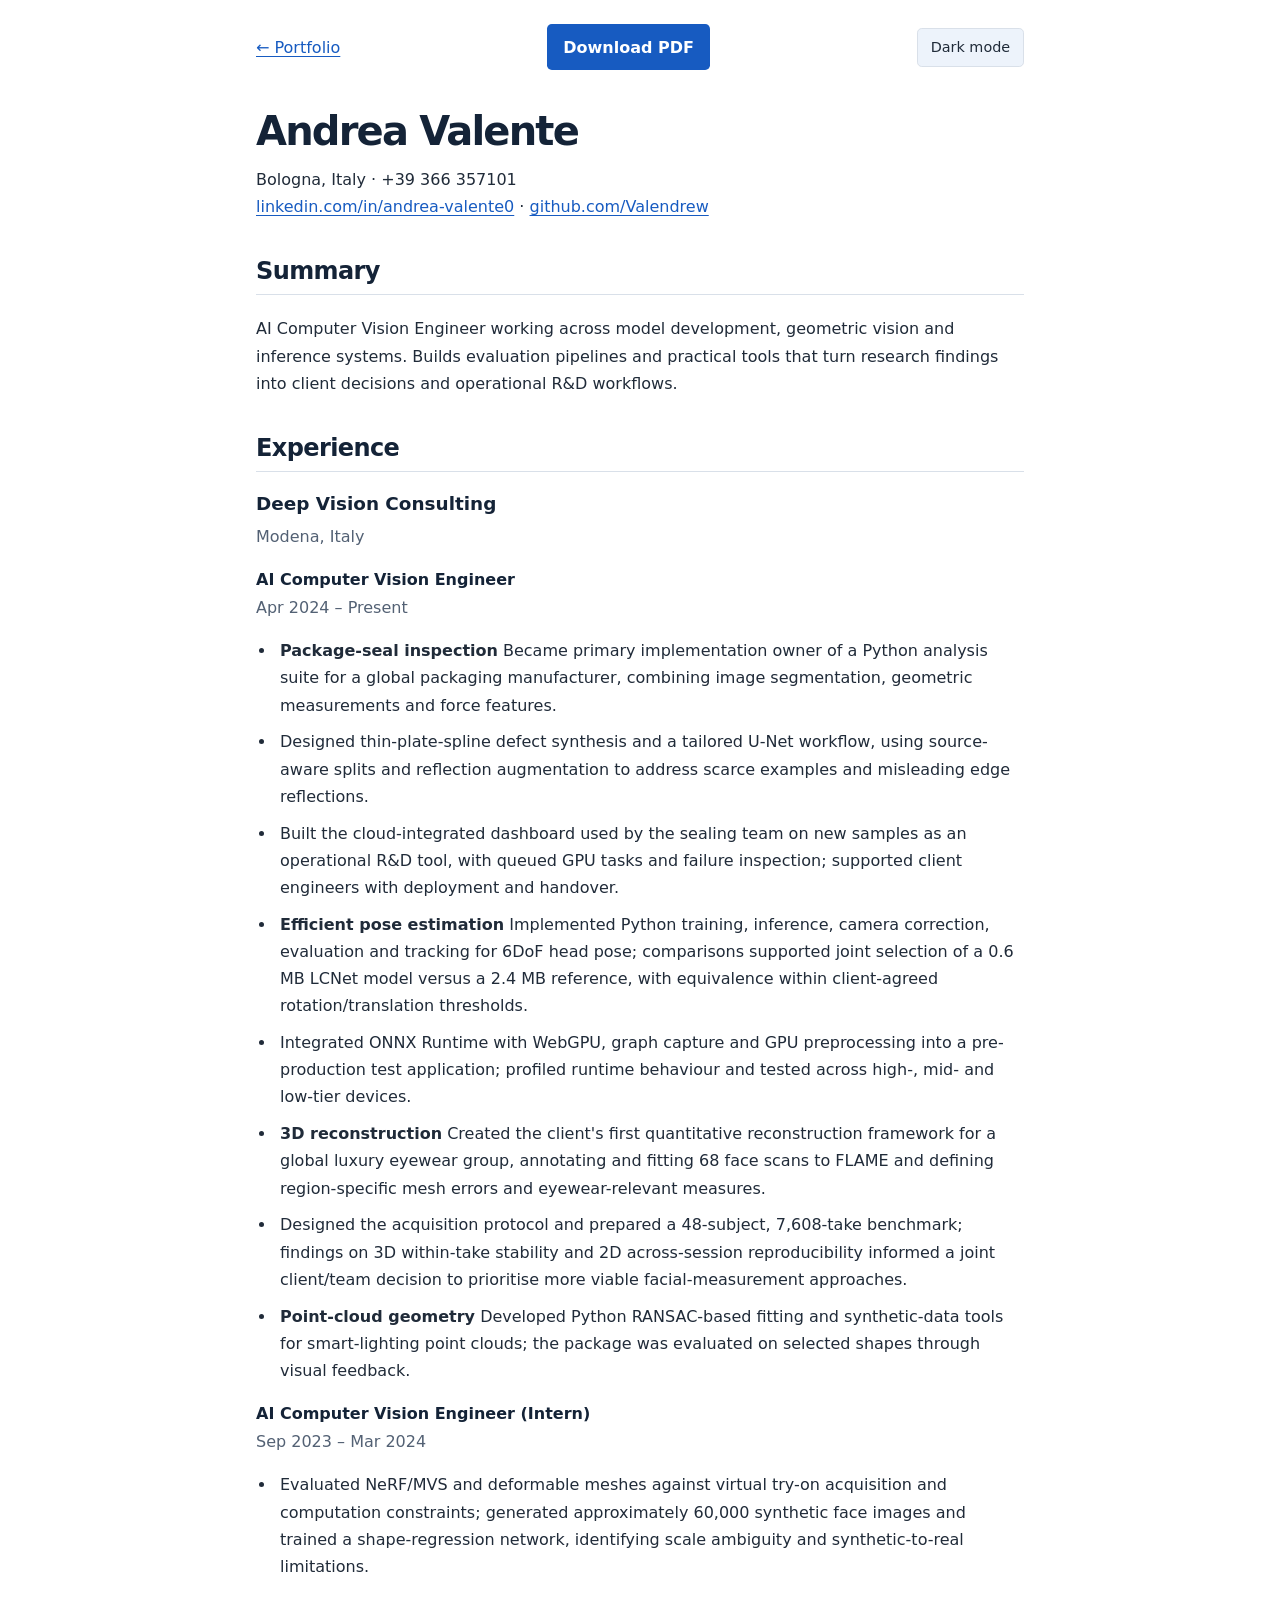
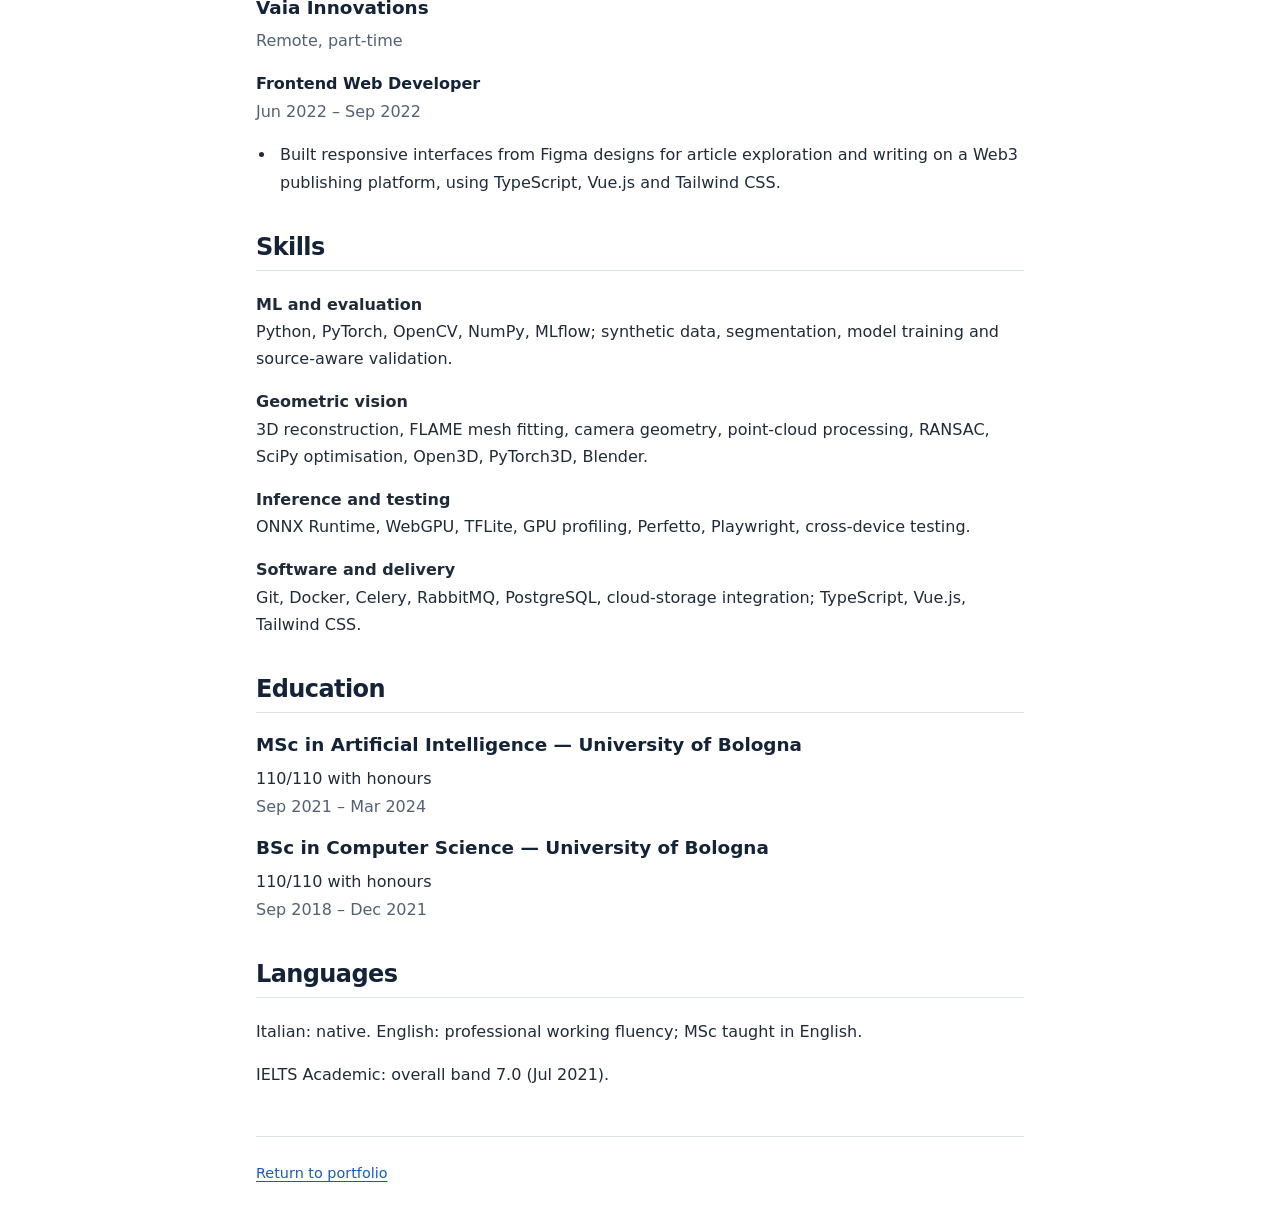
==== cv/index.html @ 4d6c865f "Add clean social preview cards for portfolio and CV" ====
<!doctype html>
<html lang="en"><head><meta charset="utf-8"><meta name="viewport" content="width=device-width, initial-scale=1"><meta name="description" content="Andrea Valente — AI Computer Vision Engineer. Selected public projects, professional experience and CV."><title>Andrea Valente | Curriculum vitae</title><link rel="stylesheet" href="../styles.css"><script src="../theme.js"></script>
<meta property="og:title" content="Andrea Valente | CV">
<meta property="og:description" content="Computer vision and applied ML — experience, education and skills.">
<meta property="og:type" content="website">
<meta property="og:url" content="https://valendrew.github.io/cv/">
<meta property="og:image" content="https://valendrew.github.io/assets/cv-preview.png">
<meta property="og:image:width" content="1200">
<meta property="og:image:height" content="630">
<meta property="og:image:type" content="image/png">
<meta property="og:image:alt" content="Andrea Valente | CV — Computer Vision &amp; Applied ML">
</head>
<body class="cv"><a class="skip" href="#main">Skip to content</a><nav class="toolbar links" aria-label="CV navigation">
<a href="../">← Portfolio</a><a class="button" href="../assets/Andrea-Valente-CV.pdf" download>Download PDF</a><button class="theme-toggle" type="button" aria-pressed="false" hidden>Dark mode</button></nav>
<!-- Content mirrored from the current portfolio CV (cv-v2.tex). Update the canonical source first. -->
<main id="main">
<header>
<h1>Andrea Valente</h1>
<p class="contact">Bologna, Italy · +39 366 357101<br><a href="https://www.linkedin.com/in/andrea-valente0">linkedin.com/in/andrea-valente0</a> · <a href="https://github.com/Valendrew">github.com/Valendrew</a></p>
</header>
<section>
<h2>Summary</h2>
<p>AI Computer Vision Engineer working across model development, geometric vision and inference systems. Builds evaluation pipelines and practical tools that turn research findings into client decisions and operational R&D workflows.</p>
</section>
<section>
<h2>Experience</h2>
<h3>Deep Vision Consulting</h3>
<p class="meta">Modena, Italy</p>
<h4>AI Computer Vision Engineer</h4>
<p class="meta">Apr 2024 – Present</p>
<ul><li><strong>Package-seal inspection</strong> Became primary implementation owner of a Python analysis suite for a global packaging manufacturer, combining image segmentation, geometric measurements and force features.</li>
<li>Designed thin-plate-spline defect synthesis and a tailored U-Net workflow, using source-aware splits and reflection augmentation to address scarce examples and misleading edge reflections.</li>
<li>Built the cloud-integrated dashboard used by the sealing team on new samples as an operational R&D tool, with queued GPU tasks and failure inspection; supported client engineers with deployment and handover.</li>
<li><strong>Efficient pose estimation</strong> Implemented Python training, inference, camera correction, evaluation and tracking for 6DoF head pose; comparisons supported joint selection of a 0.6 MB LCNet model versus a 2.4 MB reference, with equivalence within client-agreed rotation/translation thresholds.</li>
<li>Integrated ONNX Runtime with WebGPU, graph capture and GPU preprocessing into a pre-production test application; profiled runtime behaviour and tested across high-, mid- and low-tier devices.</li>
<li><strong>3D reconstruction</strong> Created the client's first quantitative reconstruction framework for a global luxury eyewear group, annotating and fitting 68 face scans to FLAME and defining region-specific mesh errors and eyewear-relevant measures.</li>
<li>Designed the acquisition protocol and prepared a 48-subject, 7,608-take benchmark; findings on 3D within-take stability and 2D across-session reproducibility informed a joint client/team decision to prioritise more viable facial-measurement approaches.</li>
<li><strong>Point-cloud geometry</strong> Developed Python RANSAC-based fitting and synthetic-data tools for smart-lighting point clouds; the package was evaluated on selected shapes through visual feedback.</li>
</ul>
<h4>AI Computer Vision Engineer (Intern)</h4>
<p class="meta">Sep 2023 – Mar 2024</p>
<ul><li>Evaluated NeRF/MVS and deformable meshes against virtual try-on acquisition and computation constraints; generated approximately 60,000 synthetic face images and trained a shape-regression network, identifying scale ambiguity and synthetic-to-real limitations.</li>
</ul>
<h3>Vaia Innovations</h3>
<p class="meta">Remote, part-time</p>
<h4>Frontend Web Developer</h4>
<p class="meta">Jun 2022 – Sep 2022</p>
<ul><li>Built responsive interfaces from Figma designs for article exploration and writing on a Web3 publishing platform, using TypeScript, Vue.js and Tailwind CSS.</li>
</ul>
</section>
<section>
<h2>Skills</h2>
<dl><dt>ML and evaluation</dt><dd>Python, PyTorch, OpenCV, NumPy, MLflow; synthetic data, segmentation, model training and source-aware validation.</dd>
</dl>
<dl><dt>Geometric vision</dt><dd>3D reconstruction, FLAME mesh fitting, camera geometry, point-cloud processing, RANSAC, SciPy optimisation, Open3D, PyTorch3D, Blender.</dd>
</dl>
<dl><dt>Inference and testing</dt><dd>ONNX Runtime, WebGPU, TFLite, GPU profiling, Perfetto, Playwright, cross-device testing.</dd>
</dl>
<dl><dt>Software and delivery</dt><dd>Git, Docker, Celery, RabbitMQ, PostgreSQL, cloud-storage integration; TypeScript, Vue.js, Tailwind CSS.</dd>
</dl>
</section>
<section>
<h2>Education</h2>
<h3>MSc in Artificial Intelligence — University of Bologna</h3>
<p>110/110 with honours<br><span class="meta">Sep 2021 – Mar 2024</span></p>
<h3>BSc in Computer Science — University of Bologna</h3>
<p>110/110 with honours<br><span class="meta">Sep 2018 – Dec 2021</span></p>
</section>
<section>
<h2>Languages</h2>
<p>Italian: native. English: professional working fluency; MSc taught in English.</p>
<p>IELTS Academic: overall band 7.0 (Jul 2021).</p>
</section>
</main>
<footer>
<a href="../">Return to portfolio</a></footer>
</body></html>
---- styles.css ----
*{box-sizing:border-box}
html{color-scheme:light;--bg:#fff;--text:#202b39;--heading:#142337;--muted:#536174;--link:#175bc1;--hover:#103d82;--border:#d9e0e9;--tag:#edf3fb;--button-text:#fff}
@media(prefers-color-scheme:dark){html:not([data-theme="light"]){color-scheme:dark;--bg:#111923;--text:#dce4ef;--heading:#f0f5fc;--muted:#a9b7ca;--link:#8bbcff;--hover:#b9d6ff;--border:#354458;--tag:#202f42;--button-text:#111923}}
html[data-theme="dark"]{color-scheme:dark;--bg:#111923;--text:#dce4ef;--heading:#f0f5fc;--muted:#a9b7ca;--link:#8bbcff;--hover:#b9d6ff;--border:#354458;--tag:#202f42;--button-text:#111923}
body{margin:0;
  background:var(--bg);
  color:var(--text);
  font:1rem/1.7 system-ui,-apple-system,BlinkMacSystemFont,"Segoe UI",sans-serif}
main,footer,.toolbar{width:min(100% - 3rem,48rem);
  margin-inline:auto}
main{padding-block:4rem 2rem}
a{color:var(--link);
  text-underline-offset:.2em}
a:hover{color:var(--hover)}
a:focus-visible{outline:3px solid var(--link);
  outline-offset:5px;
  border-radius:2px}
h1,h2,h3,h4{color:var(--heading);
  line-height:1.25}
h1{font-size:clamp(2.2rem,6vw,3.25rem);
  letter-spacing:-.045em;
  margin:.25rem 0 .5rem}
h2{font-size:1.5rem;
  margin:0 0 1.25rem;
  letter-spacing:-.025em}
h3{font-size:1.15rem;
  margin:0 0 .5rem}
h4{font-size:1rem;
  margin:1.25rem 0 .25rem}
p{margin:.6rem 0 1rem}
.eyebrow,.meta{color:var(--muted)}
.eyebrow{font-size:.9rem;
  font-weight:600;
  letter-spacing:.08em;
  text-transform:uppercase}
.role{font-size:1.3rem;
  margin:0 0 1.25rem}
.intro{font-size:1.1rem;
  max-width:43rem}
.links{display:flex;
  gap:.75rem 1.5rem;
  flex-wrap:wrap;
  align-items:center}
.button{display:inline-block;
  background:var(--link);
  color:var(--button-text);
  text-decoration:none;
  padding:.6rem 1rem;
  border-radius:.3rem;
  font-weight:600}
.button:hover{background:var(--hover);
  color:var(--button-text)}
section{margin-top:3rem}
.project{border-top:1px solid var(--border);
  padding:1.5rem 0}
.project p{margin-bottom:.75rem}
.project .meta{font-size:.9rem;
  margin:0 0 .4rem}
footer{border-top:1px solid var(--border);
  padding-block:1.5rem 2.5rem;
  color:var(--muted);
  font-size:.9rem}
.skip{position:absolute;
  top:-5rem;
  left:1rem;
  background:var(--bg);
  padding:.5rem;
  z-index:1}
.skip:focus{top:1rem}
.toolbar{padding-top:1.5rem;
  justify-content:space-between}
.cv main{padding-top:2rem}
.cv h1{font-size:2.5rem}
.cv section{margin-top:2.25rem}
.cv h2{border-bottom:1px solid var(--border);
  padding-bottom:.5rem}
.cv li{padding-left:.25rem;
  margin-bottom:.6rem}
.cv ul{padding-left:1.25rem}
.cv dt{font-weight:700;
  margin-top:1rem}
.cv dd{margin:0}
.cv .meta{margin:.25rem 0}
.contact a{overflow-wrap:anywhere}
@media(max-width:480px){main,footer,.toolbar{width:calc(100% - 2rem)}
main{padding-top:2.5rem}
.toolbar{align-items:flex-start}
.role{font-size:1.15rem}
}
@media print{@page{margin:16mm}
body{font-size:10pt;
  line-height:1.45;
  color:#000}
main,.cv main,footer{width:100%;
  padding:0}
.toolbar,.skip,footer{display:none}
a{color:inherit;
  text-decoration:none}
h1,h2,h3,h4,dt{break-after:avoid}
li,.project{break-inside:avoid}
.cv section{margin-top:1.25rem}
.cv h1{font-size:24pt}
h2{font-size:15pt}
h3{font-size:12pt}
}


@media print{.cv h4 + .meta{break-after:avoid}}

.tags{display:flex;flex-wrap:wrap;gap:.5rem;list-style:none;padding:0;margin:.75rem 0 1rem}
.tags li{font-size:.875rem;line-height:1.5;background:var(--tag);color:var(--text);border:1px solid var(--border);border-radius:.3rem;padding:.2rem .6rem}
.theme-toolbar{display:flex;justify-content:flex-end}
.theme-toggle{font:inherit;font-size:.9rem;cursor:pointer;color:var(--text);background:var(--tag);border:1px solid var(--border);border-radius:.3rem;padding:.4rem .8rem}
.theme-toggle:focus-visible{outline:3px solid var(--link);outline-offset:4px}
.theme-toggle:hover{border-color:var(--link)}
.theme-toggle[hidden]{display:none}
@media print{html,html[data-theme],html:not([data-theme="light"]){color-scheme:light;--bg:#fff;--text:#000;--heading:#000;--muted:#333;--link:#000;--border:#ccc;--tag:#fff}body{background:#fff}h1,h2,h3,h4,.meta,.eyebrow,.tags li{color:#000}.tags li{background:#fff}.theme-toggle,.theme-toolbar{display:none}}
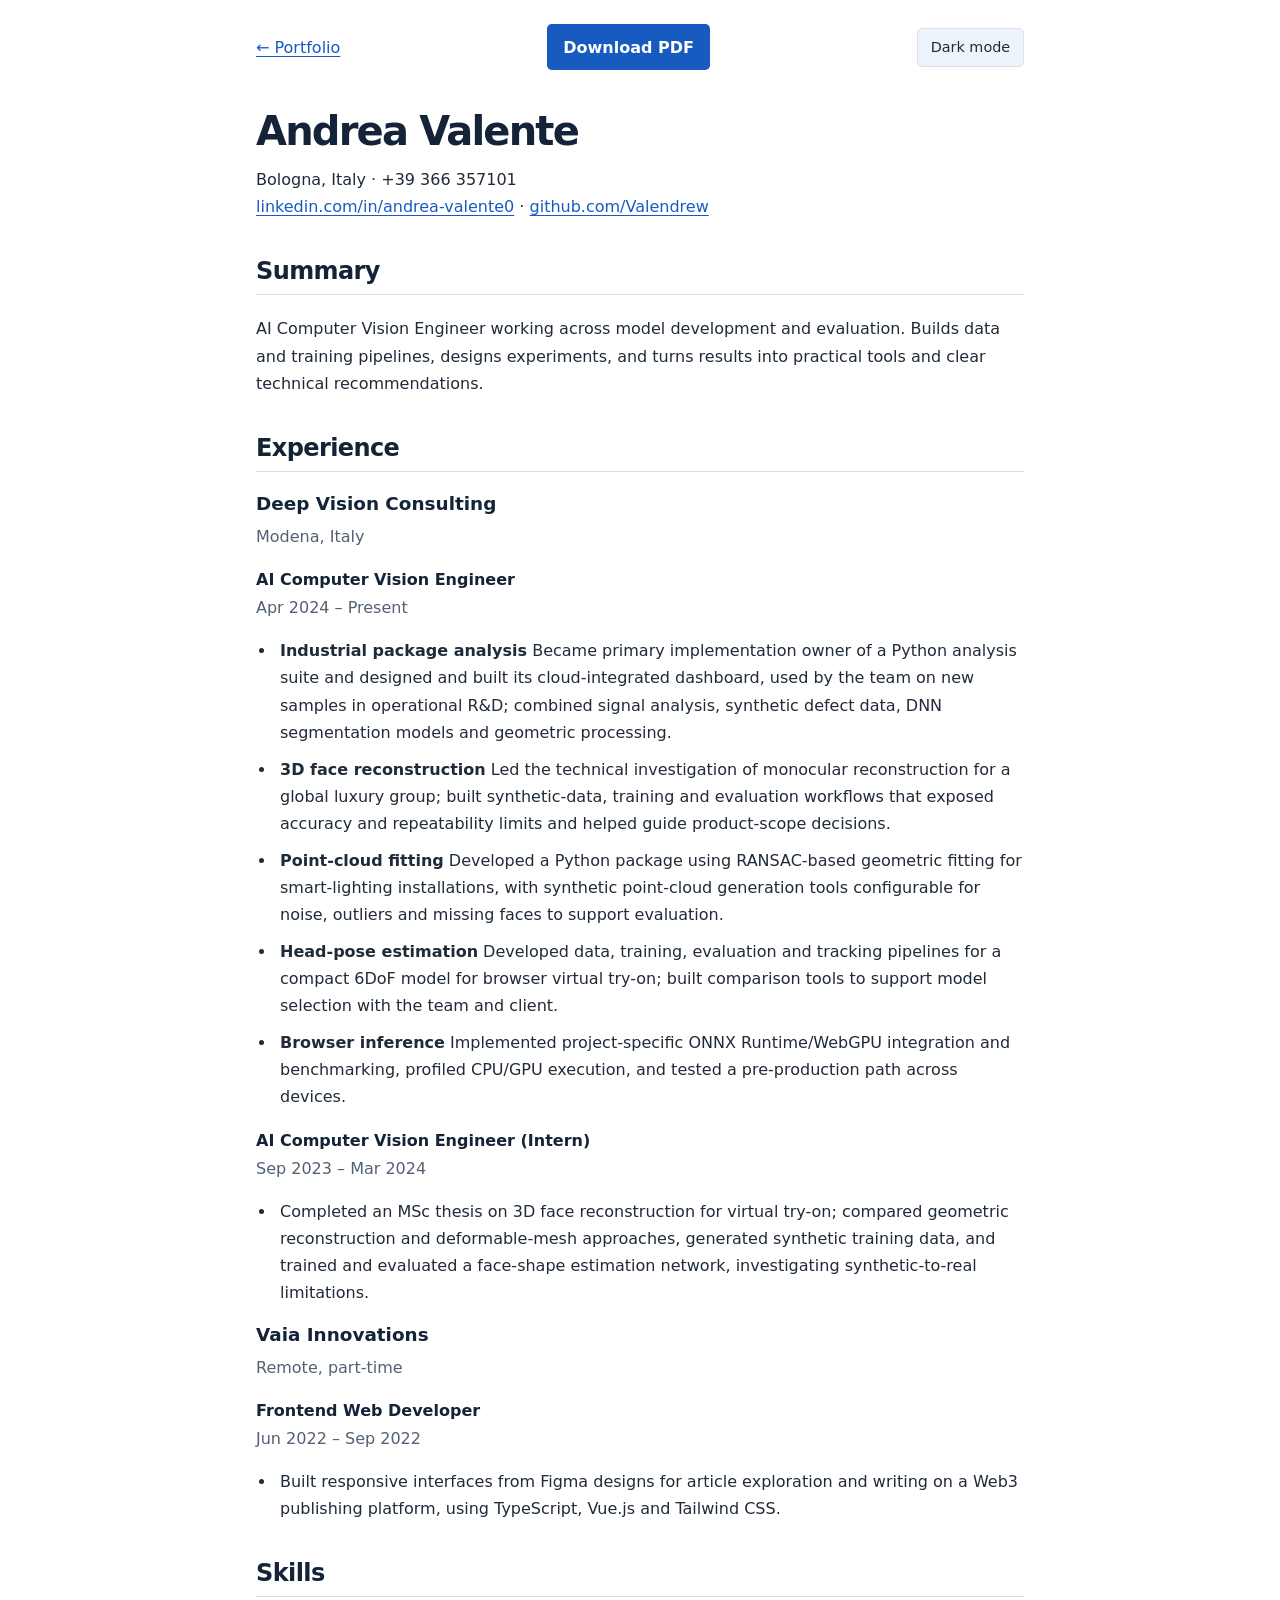
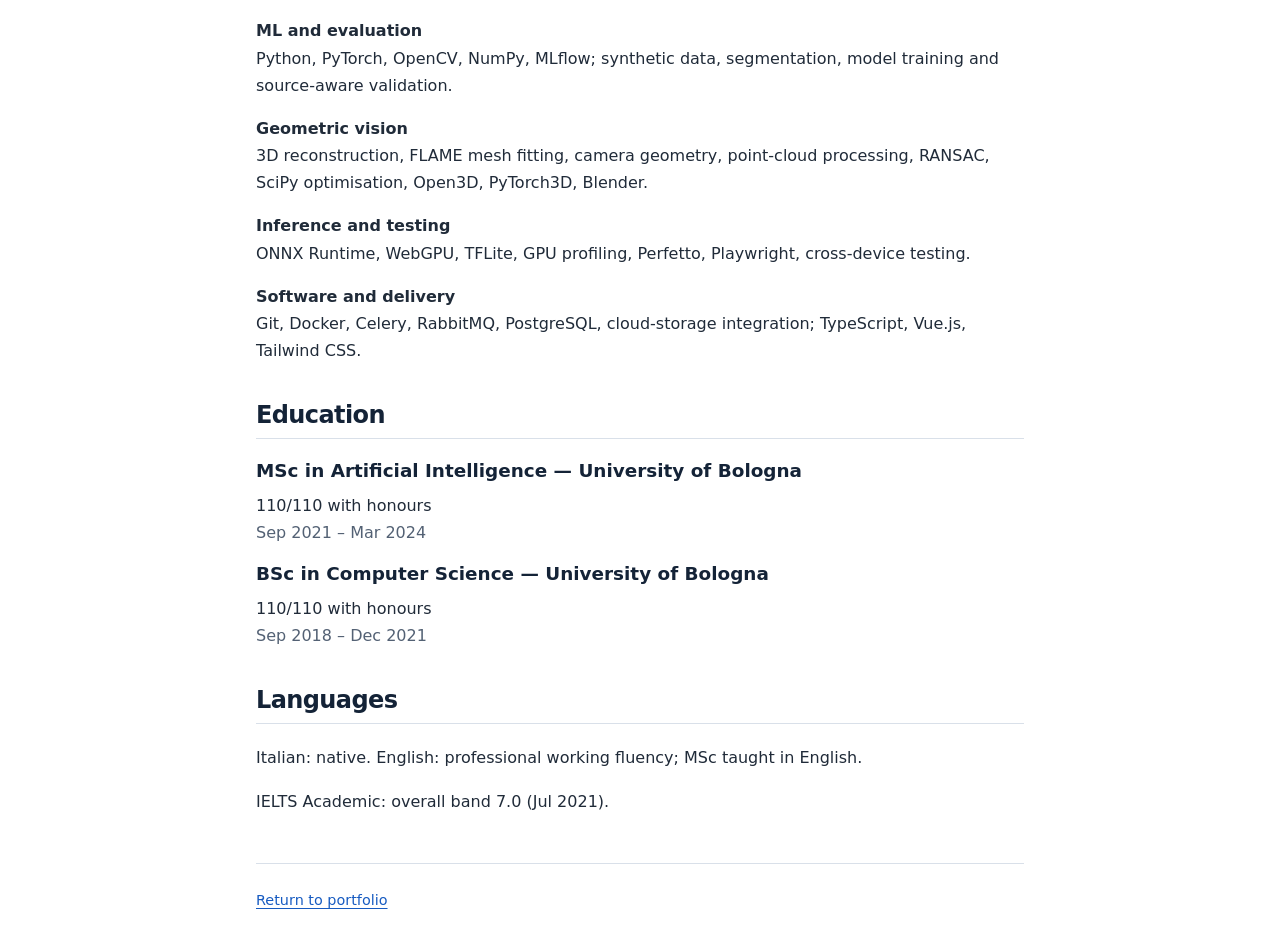
==== commit bfc1da23: "updated cv" ====
--- a/cv/index.html
+++ b/cv/index.html
@@ -12,7 +12,7 @@
 </head>
 <body class="cv"><a class="skip" href="#main">Skip to content</a><nav class="toolbar links" aria-label="CV navigation">
 <a href="../">← Portfolio</a><a class="button" href="../assets/Andrea-Valente-CV.pdf" download>Download PDF</a><button class="theme-toggle" type="button" aria-pressed="false" hidden>Dark mode</button></nav>
-<!-- Content mirrored from the current portfolio CV (cv-v2.tex). Update the canonical source first. -->
+<!-- Content mirrored from the current portfolio CV (cv-v3.tex). Update the canonical source first. -->
 <main id="main">
 <header>
 <h1>Andrea Valente</h1>
@@ -20,7 +20,7 @@
 </header>
 <section>
 <h2>Summary</h2>
-<p>AI Computer Vision Engineer working across model development, geometric vision and inference systems. Builds evaluation pipelines and practical tools that turn research findings into client decisions and operational R&D workflows.</p>
+<p>AI Computer Vision Engineer working across model development and evaluation. Builds data and training pipelines, designs experiments, and turns results into practical tools and clear technical recommendations.</p>
 </section>
 <section>
 <h2>Experience</h2>
@@ -28,18 +28,15 @@
 <p class="meta">Modena, Italy</p>
 <h4>AI Computer Vision Engineer</h4>
 <p class="meta">Apr 2024 – Present</p>
-<ul><li><strong>Package-seal inspection</strong> Became primary implementation owner of a Python analysis suite for a global packaging manufacturer, combining image segmentation, geometric measurements and force features.</li>
-<li>Designed thin-plate-spline defect synthesis and a tailored U-Net workflow, using source-aware splits and reflection augmentation to address scarce examples and misleading edge reflections.</li>
-<li>Built the cloud-integrated dashboard used by the sealing team on new samples as an operational R&D tool, with queued GPU tasks and failure inspection; supported client engineers with deployment and handover.</li>
-<li><strong>Efficient pose estimation</strong> Implemented Python training, inference, camera correction, evaluation and tracking for 6DoF head pose; comparisons supported joint selection of a 0.6 MB LCNet model versus a 2.4 MB reference, with equivalence within client-agreed rotation/translation thresholds.</li>
-<li>Integrated ONNX Runtime with WebGPU, graph capture and GPU preprocessing into a pre-production test application; profiled runtime behaviour and tested across high-, mid- and low-tier devices.</li>
-<li><strong>3D reconstruction</strong> Created the client's first quantitative reconstruction framework for a global luxury eyewear group, annotating and fitting 68 face scans to FLAME and defining region-specific mesh errors and eyewear-relevant measures.</li>
-<li>Designed the acquisition protocol and prepared a 48-subject, 7,608-take benchmark; findings on 3D within-take stability and 2D across-session reproducibility informed a joint client/team decision to prioritise more viable facial-measurement approaches.</li>
-<li><strong>Point-cloud geometry</strong> Developed Python RANSAC-based fitting and synthetic-data tools for smart-lighting point clouds; the package was evaluated on selected shapes through visual feedback.</li>
+<ul><li><strong>Industrial package analysis</strong> Became primary implementation owner of a Python analysis suite and designed and built its cloud-integrated dashboard, used by the team on new samples in operational R&amp;D; combined signal analysis, synthetic defect data, DNN segmentation models and geometric processing.</li>
+<li><strong>3D face reconstruction</strong> Led the technical investigation of monocular reconstruction for a global luxury group; built synthetic-data, training and evaluation workflows that exposed accuracy and repeatability limits and helped guide product-scope decisions.</li>
+<li><strong>Point-cloud fitting</strong> Developed a Python package using RANSAC-based geometric fitting for smart-lighting installations, with synthetic point-cloud generation tools configurable for noise, outliers and missing faces to support evaluation.</li>
+<li><strong>Head-pose estimation</strong> Developed data, training, evaluation and tracking pipelines for a compact 6DoF model for browser virtual try-on; built comparison tools to support model selection with the team and client.</li>
+<li><strong>Browser inference</strong> Implemented project-specific ONNX Runtime/WebGPU integration and benchmarking, profiled CPU/GPU execution, and tested a pre-production path across devices.</li>
 </ul>
 <h4>AI Computer Vision Engineer (Intern)</h4>
 <p class="meta">Sep 2023 – Mar 2024</p>
-<ul><li>Evaluated NeRF/MVS and deformable meshes against virtual try-on acquisition and computation constraints; generated approximately 60,000 synthetic face images and trained a shape-regression network, identifying scale ambiguity and synthetic-to-real limitations.</li>
+<ul><li>Completed an MSc thesis on 3D face reconstruction for virtual try-on; compared geometric reconstruction and deformable-mesh approaches, generated synthetic training data, and trained and evaluated a face-shape estimation network, investigating synthetic-to-real limitations.</li>
 </ul>
 <h3>Vaia Innovations</h3>
 <p class="meta">Remote, part-time</p>
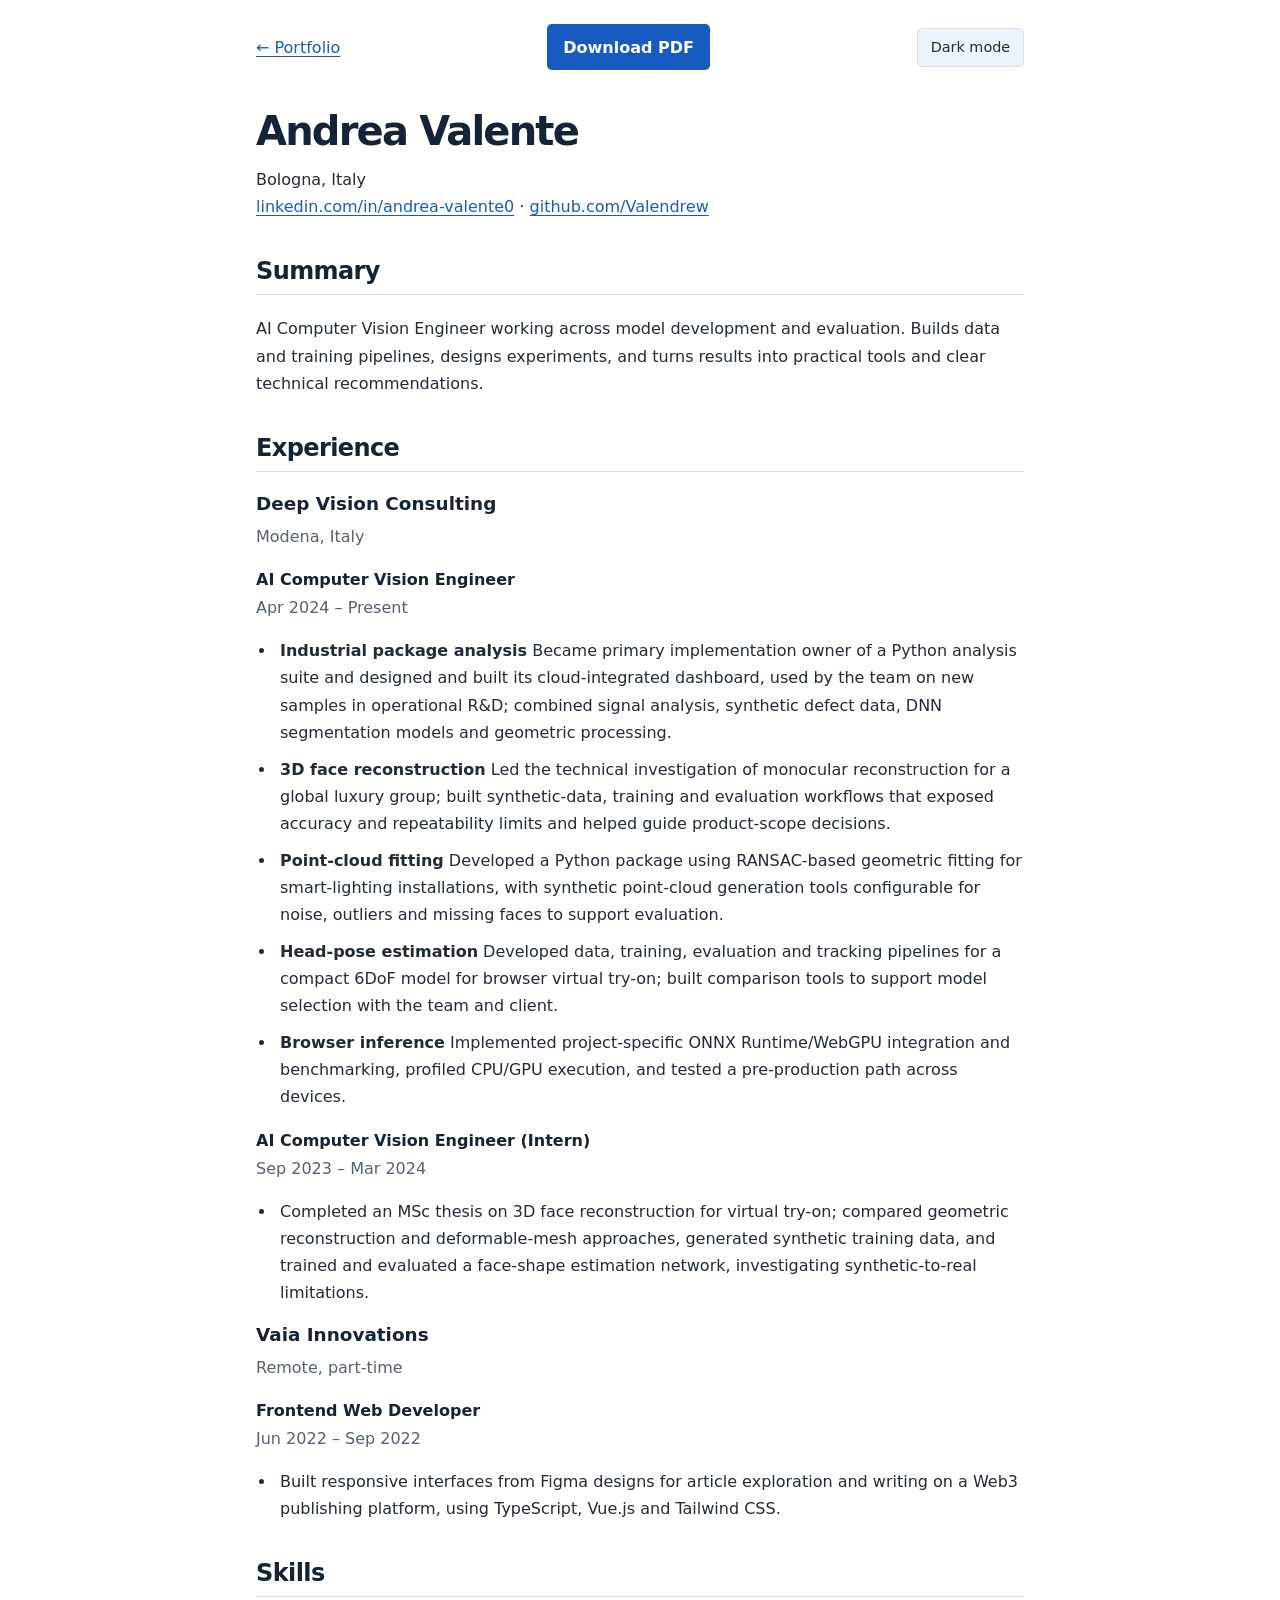
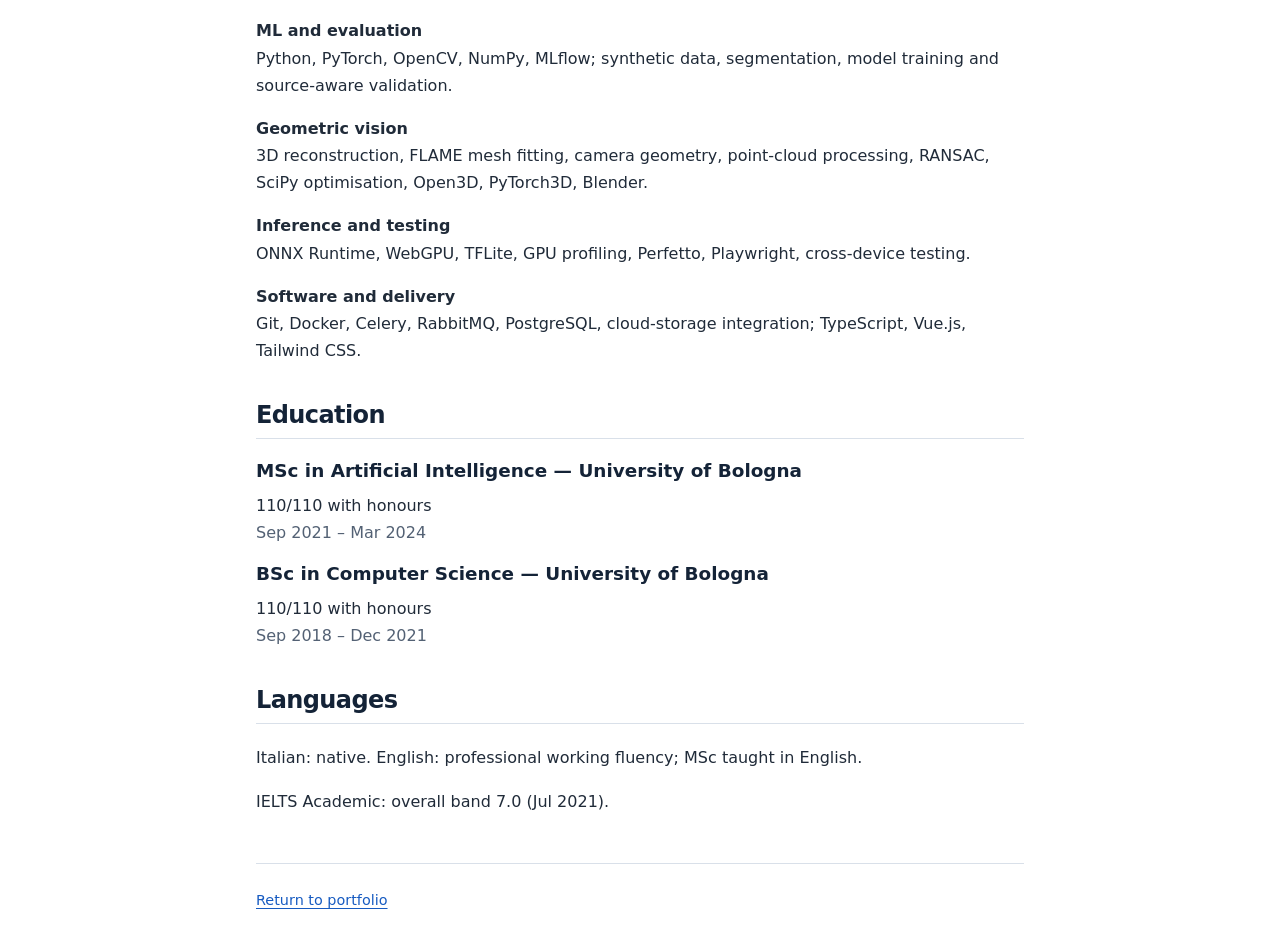
==== commit edd59249: "remove unnecessary info" ====
--- a/cv/index.html
+++ b/cv/index.html
@@ -12,11 +12,11 @@
 </head>
 <body class="cv"><a class="skip" href="#main">Skip to content</a><nav class="toolbar links" aria-label="CV navigation">
 <a href="../">← Portfolio</a><a class="button" href="../assets/Andrea-Valente-CV.pdf" download>Download PDF</a><button class="theme-toggle" type="button" aria-pressed="false" hidden>Dark mode</button></nav>
-<!-- Content mirrored from the current portfolio CV (cv-v3.tex). Update the canonical source first. -->
+<!-- Content mirrored from the current portfolio CV (cv-v4.tex). Update the canonical source first. -->
 <main id="main">
 <header>
 <h1>Andrea Valente</h1>
-<p class="contact">Bologna, Italy · +39 366 357101<br><a href="https://www.linkedin.com/in/andrea-valente0">linkedin.com/in/andrea-valente0</a> · <a href="https://github.com/Valendrew">github.com/Valendrew</a></p>
+<p class="contact">Bologna, Italy<br><a href="https://www.linkedin.com/in/andrea-valente0">linkedin.com/in/andrea-valente0</a> · <a href="https://github.com/Valendrew">github.com/Valendrew</a></p>
 </header>
 <section>
 <h2>Summary</h2>
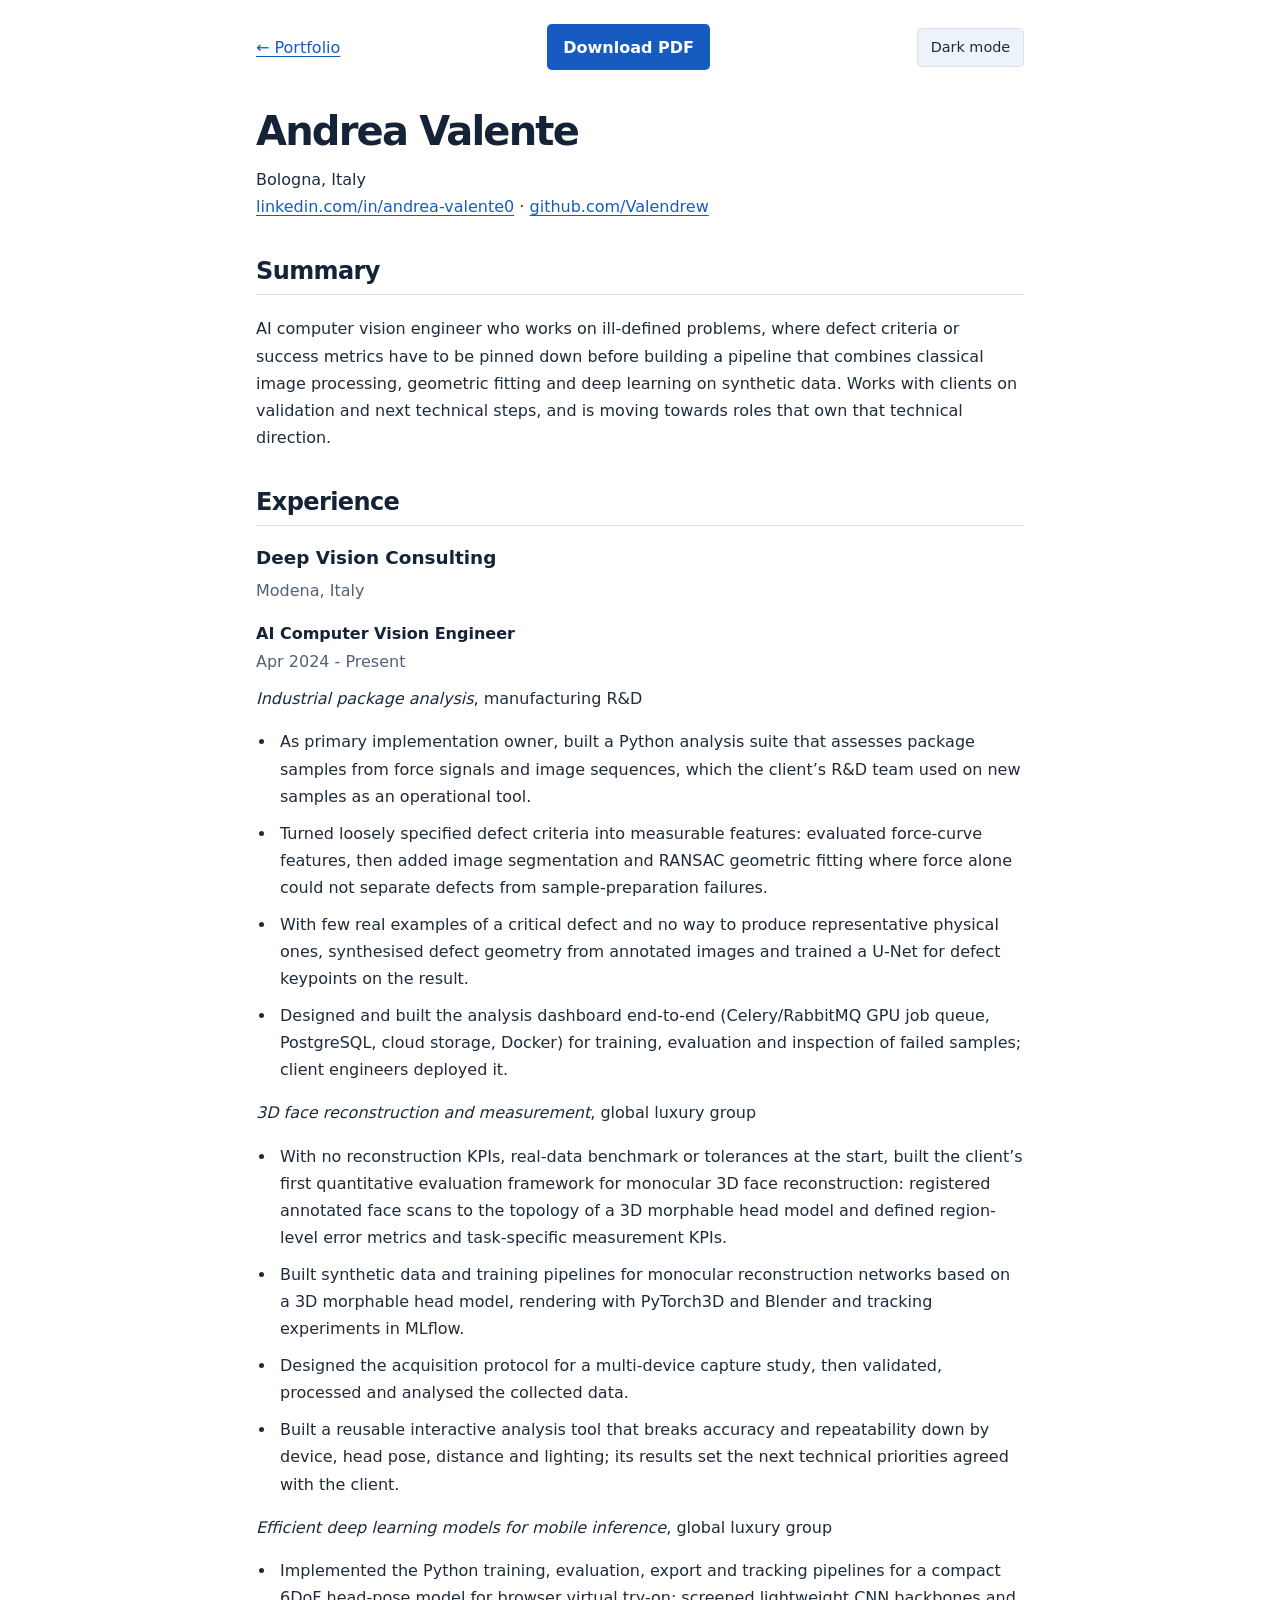
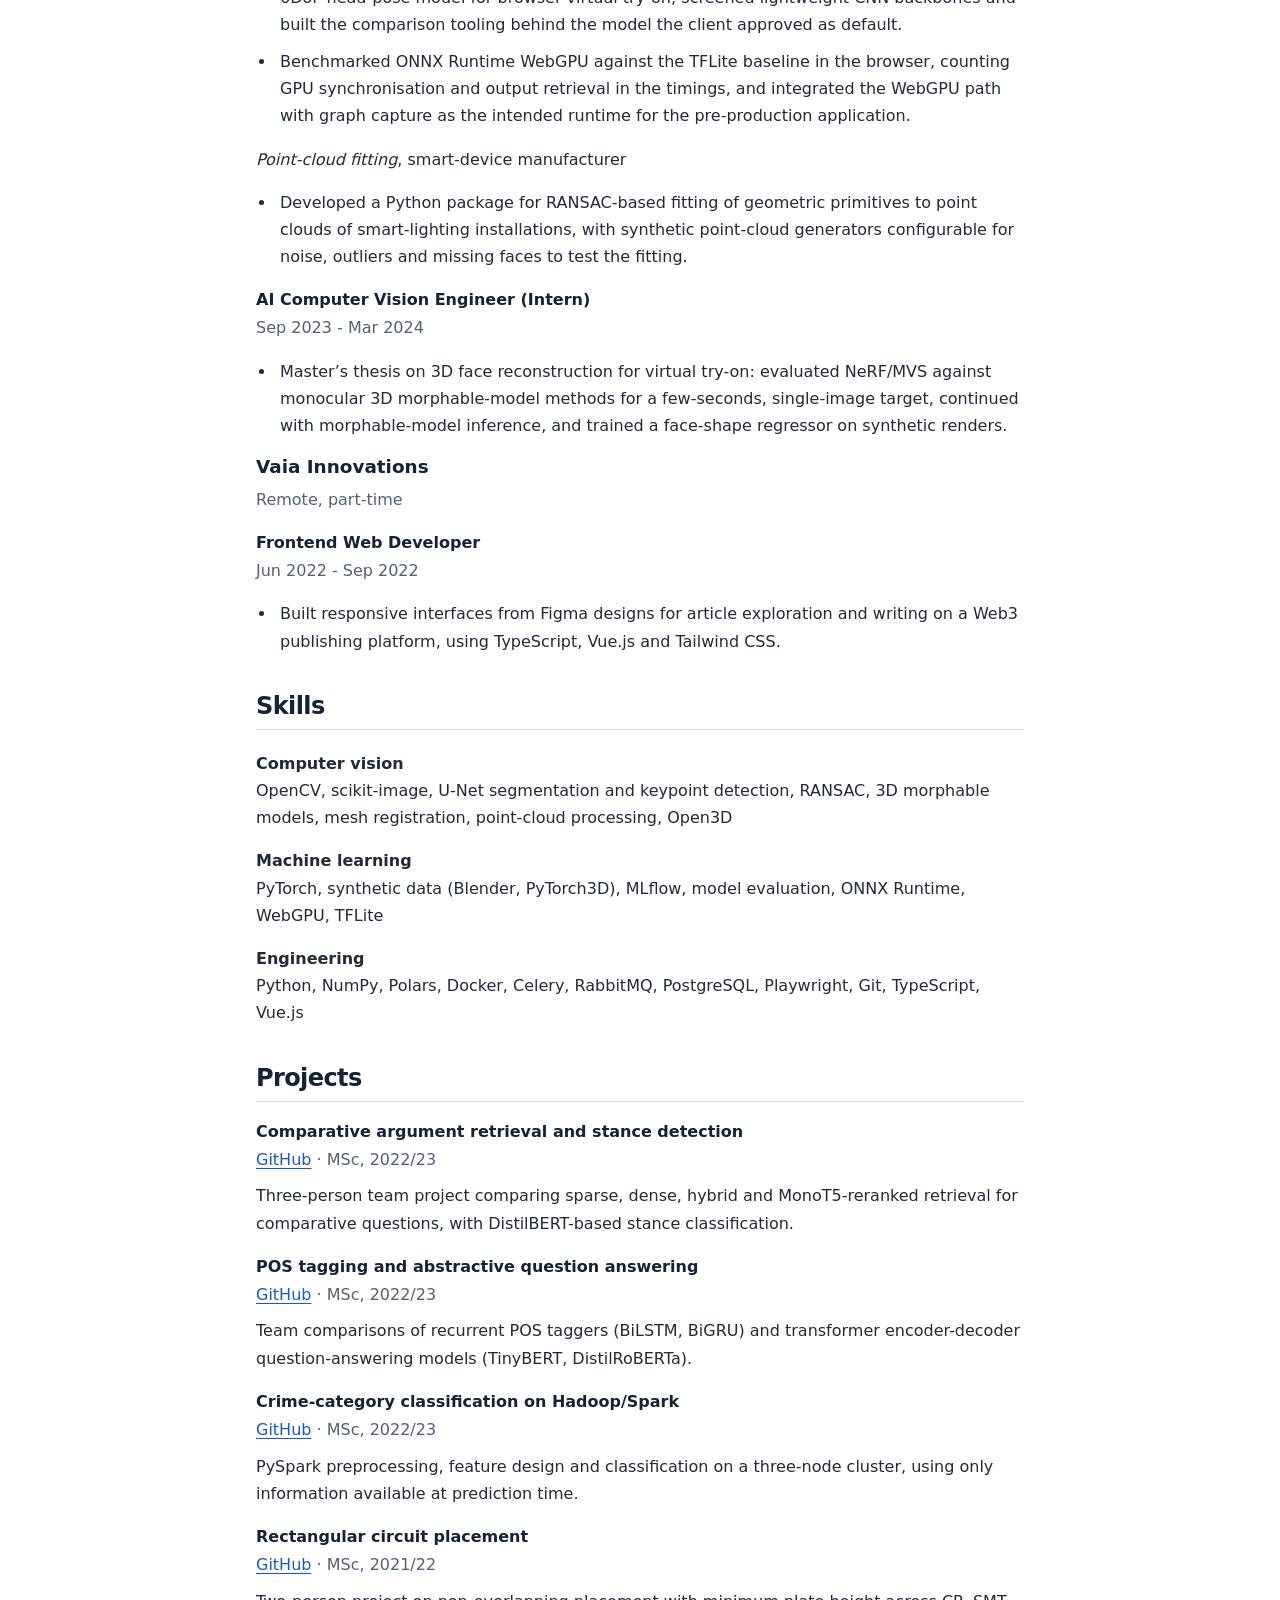
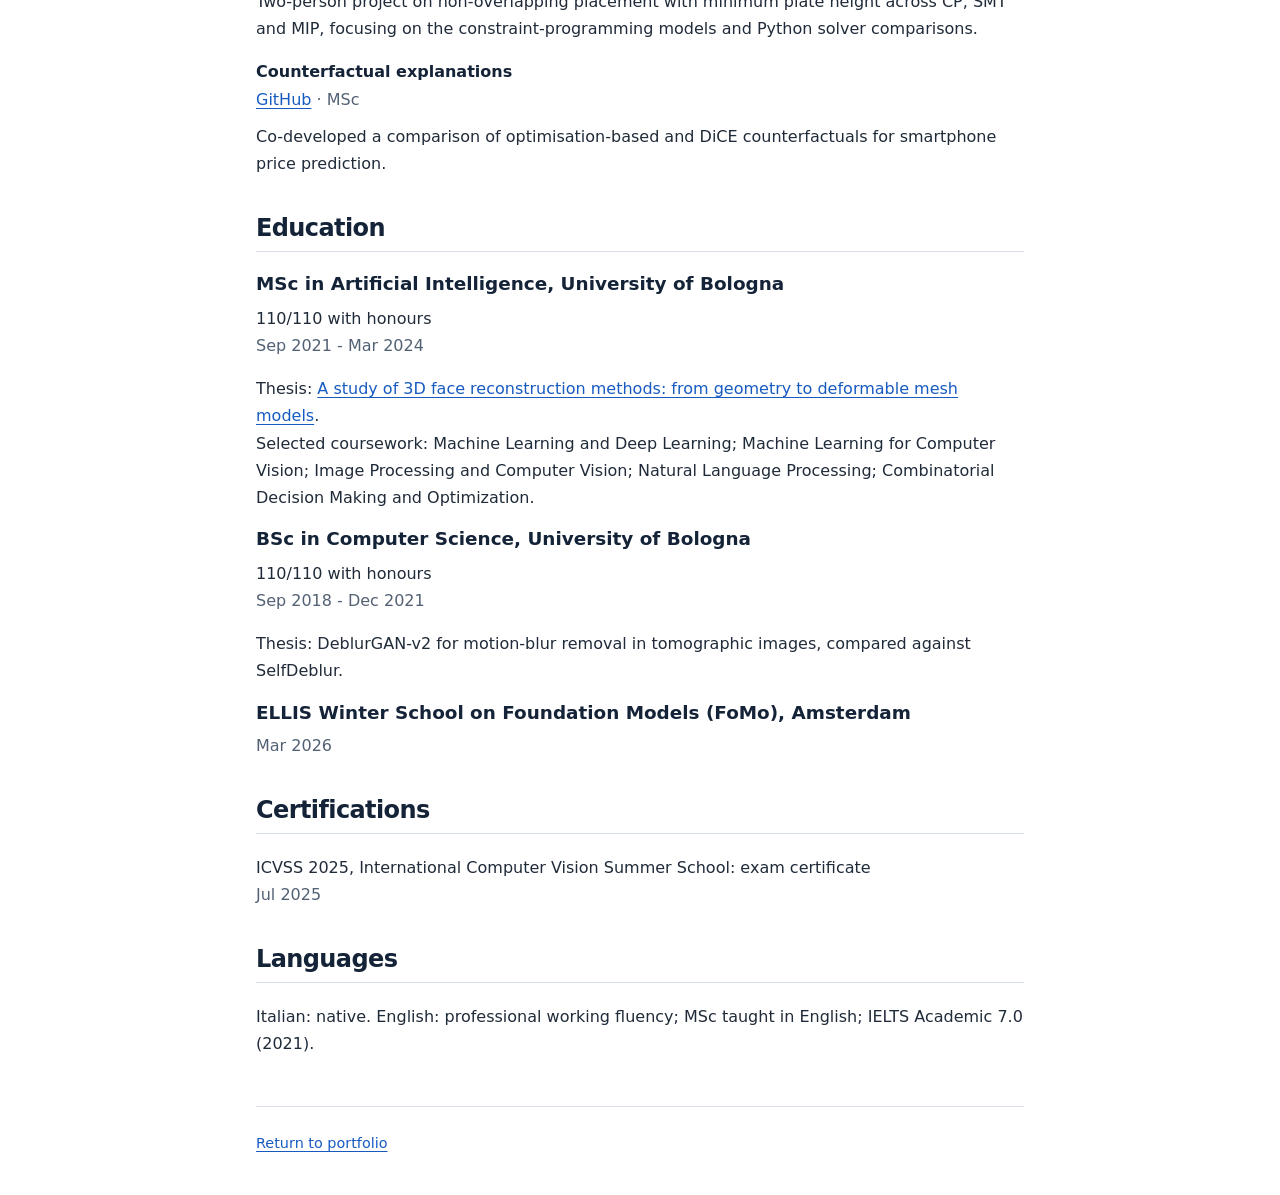
==== commit 19acd79a: "mirror portfolio CV v5 Co-Authored-By: Claude Opus 5.5 <noreply@anthropic.com>" ====
--- a/cv/index.html
+++ b/cv/index.html
@@ -12,7 +12,7 @@
 </head>
 <body class="cv"><a class="skip" href="#main">Skip to content</a><nav class="toolbar links" aria-label="CV navigation">
 <a href="../">← Portfolio</a><a class="button" href="../assets/Andrea-Valente-CV.pdf" download>Download PDF</a><button class="theme-toggle" type="button" aria-pressed="false" hidden>Dark mode</button></nav>
-<!-- Content mirrored from the current portfolio CV (cv-v4.tex). Update the canonical source first. -->
+<!-- Content mirrored from the current portfolio CV (cv-v5.tex). Update the canonical source first. -->
 <main id="main">
 <header>
 <h1>Andrea Valente</h1>
@@ -20,53 +20,89 @@
 </header>
 <section>
 <h2>Summary</h2>
-<p>AI Computer Vision Engineer working across model development and evaluation. Builds data and training pipelines, designs experiments, and turns results into practical tools and clear technical recommendations.</p>
+<p>AI computer vision engineer who works on ill-defined problems, where defect criteria or success metrics have to be pinned down before building a pipeline that combines classical image processing, geometric fitting and deep learning on synthetic data. Works with clients on validation and next technical steps, and is moving towards roles that own that technical direction.</p>
 </section>
 <section>
 <h2>Experience</h2>
 <h3>Deep Vision Consulting</h3>
 <p class="meta">Modena, Italy</p>
 <h4>AI Computer Vision Engineer</h4>
-<p class="meta">Apr 2024 – Present</p>
-<ul><li><strong>Industrial package analysis</strong> Became primary implementation owner of a Python analysis suite and designed and built its cloud-integrated dashboard, used by the team on new samples in operational R&amp;D; combined signal analysis, synthetic defect data, DNN segmentation models and geometric processing.</li>
-<li><strong>3D face reconstruction</strong> Led the technical investigation of monocular reconstruction for a global luxury group; built synthetic-data, training and evaluation workflows that exposed accuracy and repeatability limits and helped guide product-scope decisions.</li>
-<li><strong>Point-cloud fitting</strong> Developed a Python package using RANSAC-based geometric fitting for smart-lighting installations, with synthetic point-cloud generation tools configurable for noise, outliers and missing faces to support evaluation.</li>
-<li><strong>Head-pose estimation</strong> Developed data, training, evaluation and tracking pipelines for a compact 6DoF model for browser virtual try-on; built comparison tools to support model selection with the team and client.</li>
-<li><strong>Browser inference</strong> Implemented project-specific ONNX Runtime/WebGPU integration and benchmarking, profiled CPU/GPU execution, and tested a pre-production path across devices.</li>
+<p class="meta">Apr 2024 - Present</p>
+<p class="cv-project"><em>Industrial package analysis</em>, manufacturing R&amp;D</p>
+<ul><li>As primary implementation owner, built a Python analysis suite that assesses package samples from force signals and image sequences, which the client’s R&amp;D team used on new samples as an operational tool.</li>
+<li>Turned loosely specified defect criteria into measurable features: evaluated force-curve features, then added image segmentation and RANSAC geometric fitting where force alone could not separate defects from sample-preparation failures.</li>
+<li>With few real examples of a critical defect and no way to produce representative physical ones, synthesised defect geometry from annotated images and trained a U-Net for defect keypoints on the result.</li>
+<li>Designed and built the analysis dashboard end-to-end (Celery/RabbitMQ GPU job queue, PostgreSQL, cloud storage, Docker) for training, evaluation and inspection of failed samples; client engineers deployed it.</li>
+</ul>
+<p class="cv-project"><em>3D face reconstruction and measurement</em>, global luxury group</p>
+<ul><li>With no reconstruction KPIs, real-data benchmark or tolerances at the start, built the client’s first quantitative evaluation framework for monocular 3D face reconstruction: registered annotated face scans to the topology of a 3D morphable head model and defined region-level error metrics and task-specific measurement KPIs.</li>
+<li>Built synthetic data and training pipelines for monocular reconstruction networks based on a 3D morphable head model, rendering with PyTorch3D and Blender and tracking experiments in MLflow.</li>
+<li>Designed the acquisition protocol for a multi-device capture study, then validated, processed and analysed the collected data.</li>
+<li>Built a reusable interactive analysis tool that breaks accuracy and repeatability down by device, head pose, distance and lighting; its results set the next technical priorities agreed with the client.</li>
+</ul>
+<p class="cv-project"><em>Efficient deep learning models for mobile inference</em>, global luxury group</p>
+<ul><li>Implemented the Python training, evaluation, export and tracking pipelines for a compact 6DoF head-pose model for browser virtual try-on; screened lightweight CNN backbones and built the comparison tooling behind the model the client approved as default.</li>
+<li>Benchmarked ONNX Runtime WebGPU against the TFLite baseline in the browser, counting GPU synchronisation and output retrieval in the timings, and integrated the WebGPU path with graph capture as the intended runtime for the pre-production application.</li>
+</ul>
+<p class="cv-project"><em>Point-cloud fitting</em>, smart-device manufacturer</p>
+<ul><li>Developed a Python package for RANSAC-based fitting of geometric primitives to point clouds of smart-lighting installations, with synthetic point-cloud generators configurable for noise, outliers and missing faces to test the fitting.</li>
 </ul>
 <h4>AI Computer Vision Engineer (Intern)</h4>
-<p class="meta">Sep 2023 – Mar 2024</p>
-<ul><li>Completed an MSc thesis on 3D face reconstruction for virtual try-on; compared geometric reconstruction and deformable-mesh approaches, generated synthetic training data, and trained and evaluated a face-shape estimation network, investigating synthetic-to-real limitations.</li>
+<p class="meta">Sep 2023 - Mar 2024</p>
+<ul><li>Master’s thesis on 3D face reconstruction for virtual try-on: evaluated NeRF/MVS against monocular 3D morphable-model methods for a few-seconds, single-image target, continued with morphable-model inference, and trained a face-shape regressor on synthetic renders.</li>
 </ul>
 <h3>Vaia Innovations</h3>
 <p class="meta">Remote, part-time</p>
 <h4>Frontend Web Developer</h4>
-<p class="meta">Jun 2022 – Sep 2022</p>
+<p class="meta">Jun 2022 - Sep 2022</p>
 <ul><li>Built responsive interfaces from Figma designs for article exploration and writing on a Web3 publishing platform, using TypeScript, Vue.js and Tailwind CSS.</li>
 </ul>
 </section>
 <section>
 <h2>Skills</h2>
-<dl><dt>ML and evaluation</dt><dd>Python, PyTorch, OpenCV, NumPy, MLflow; synthetic data, segmentation, model training and source-aware validation.</dd>
+<dl><dt>Computer vision</dt><dd>OpenCV, scikit-image, U-Net segmentation and keypoint detection, RANSAC, 3D morphable models, mesh registration, point-cloud processing, Open3D</dd>
 </dl>
-<dl><dt>Geometric vision</dt><dd>3D reconstruction, FLAME mesh fitting, camera geometry, point-cloud processing, RANSAC, SciPy optimisation, Open3D, PyTorch3D, Blender.</dd>
+<dl><dt>Machine learning</dt><dd>PyTorch, synthetic data (Blender, PyTorch3D), MLflow, model evaluation, ONNX Runtime, WebGPU, TFLite</dd>
 </dl>
-<dl><dt>Inference and testing</dt><dd>ONNX Runtime, WebGPU, TFLite, GPU profiling, Perfetto, Playwright, cross-device testing.</dd>
-</dl>
-<dl><dt>Software and delivery</dt><dd>Git, Docker, Celery, RabbitMQ, PostgreSQL, cloud-storage integration; TypeScript, Vue.js, Tailwind CSS.</dd>
+<dl><dt>Engineering</dt><dd>Python, NumPy, Polars, Docker, Celery, RabbitMQ, PostgreSQL, Playwright, Git, TypeScript, Vue.js</dd>
 </dl>
 </section>
 <section>
+<h2>Projects</h2>
+<h4>Comparative argument retrieval and stance detection</h4>
+<p class="meta"><a href="https://github.com/Valendrew/argument-retrieval-comparative-questions">GitHub</a> · MSc, 2022/23</p>
+<p>Three-person team project comparing sparse, dense, hybrid and MonoT5-reranked retrieval for comparative questions, with DistilBERT-based stance classification.</p>
+<h4>POS tagging and abstractive question answering</h4>
+<p class="meta"><a href="https://github.com/Valendrew/pos-tagging-abstractive-qa">GitHub</a> · MSc, 2022/23</p>
+<p>Team comparisons of recurrent POS taggers (BiLSTM, BiGRU) and transformer encoder-decoder question-answering models (TinyBERT, DistilRoBERTa).</p>
+<h4>Crime-category classification on Hadoop/Spark</h4>
+<p class="meta"><a href="https://github.com/Valendrew/big-data-project">GitHub</a> · MSc, 2022/23</p>
+<p>PySpark preprocessing, feature design and classification on a three-node cluster, using only information available at prediction time.</p>
+<h4>Rectangular circuit placement</h4>
+<p class="meta"><a href="https://github.com/Valendrew/vlsi-design">GitHub</a> · MSc, 2021/22</p>
+<p>Two-person project on non-overlapping placement with minimum plate height across CP, SMT and MIP, focusing on the constraint-programming models and Python solver comparisons.</p>
+<h4>Counterfactual explanations</h4>
+<p class="meta"><a href="https://github.com/Valendrew/counterfactual-explanations">GitHub</a> · MSc</p>
+<p>Co-developed a comparison of optimisation-based and DiCE counterfactuals for smartphone price prediction.</p>
+</section>
+<section>
 <h2>Education</h2>
-<h3>MSc in Artificial Intelligence — University of Bologna</h3>
-<p>110/110 with honours<br><span class="meta">Sep 2021 – Mar 2024</span></p>
-<h3>BSc in Computer Science — University of Bologna</h3>
-<p>110/110 with honours<br><span class="meta">Sep 2018 – Dec 2021</span></p>
+<h3>MSc in Artificial Intelligence, University of Bologna</h3>
+<p>110/110 with honours<br><span class="meta">Sep 2021 - Mar 2024</span></p>
+<p>Thesis: <a href="https://amslaurea.unibo.it/31791/">A study of 3D face reconstruction methods: from geometry to deformable mesh models</a>.<br>Selected coursework: Machine Learning and Deep Learning; Machine Learning for Computer Vision; Image Processing and Computer Vision; Natural Language Processing; Combinatorial Decision Making and Optimization.</p>
+<h3>BSc in Computer Science, University of Bologna</h3>
+<p>110/110 with honours<br><span class="meta">Sep 2018 - Dec 2021</span></p>
+<p>Thesis: DeblurGAN-v2 for motion-blur removal in tomographic images, compared against SelfDeblur.</p>
+<h3>ELLIS Winter School on Foundation Models (FoMo), Amsterdam</h3>
+<p class="meta">Mar 2026</p>
+</section>
+<section>
+<h2>Certifications</h2>
+<p>ICVSS 2025, International Computer Vision Summer School: exam certificate<br><span class="meta">Jul 2025</span></p>
 </section>
 <section>
 <h2>Languages</h2>
-<p>Italian: native. English: professional working fluency; MSc taught in English.</p>
-<p>IELTS Academic: overall band 7.0 (Jul 2021).</p>
+<p>Italian: native. English: professional working fluency; MSc taught in English; IELTS Academic 7.0 (2021).</p>
 </section>
 </main>
 <footer>
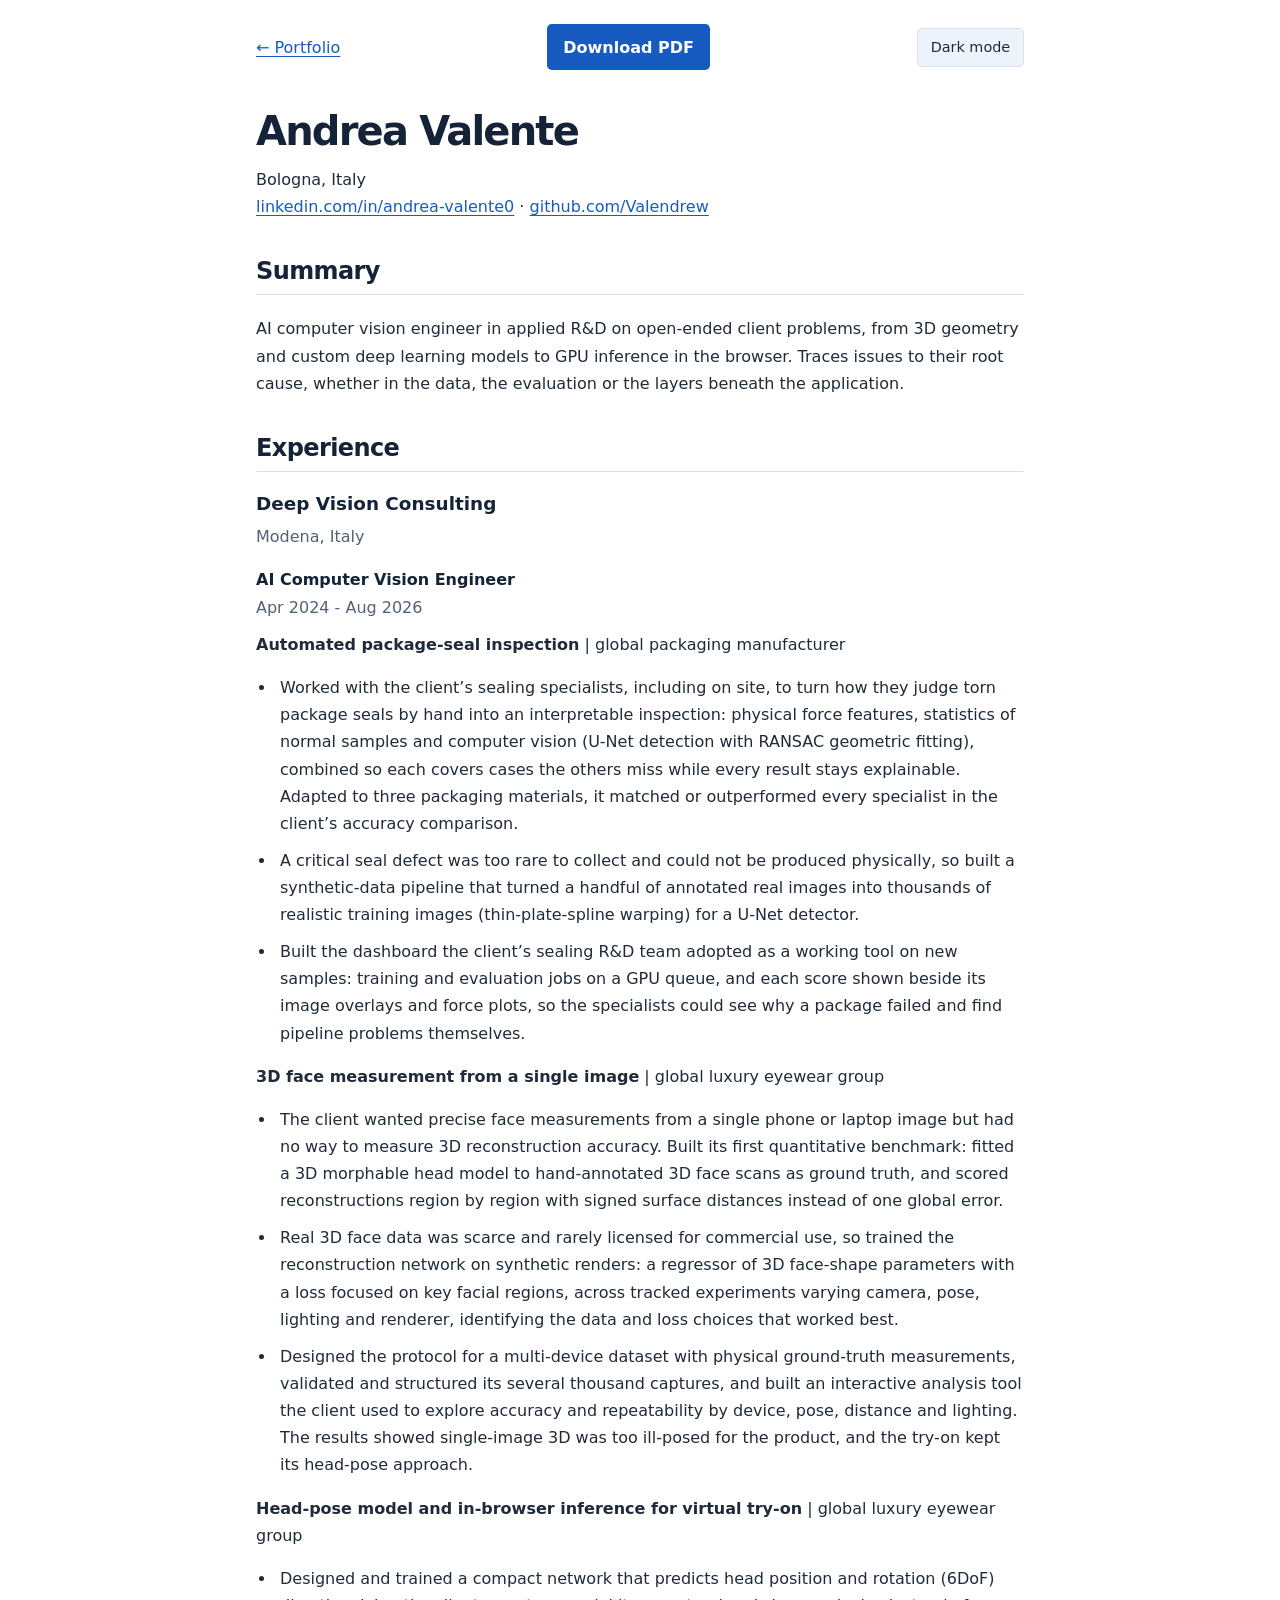
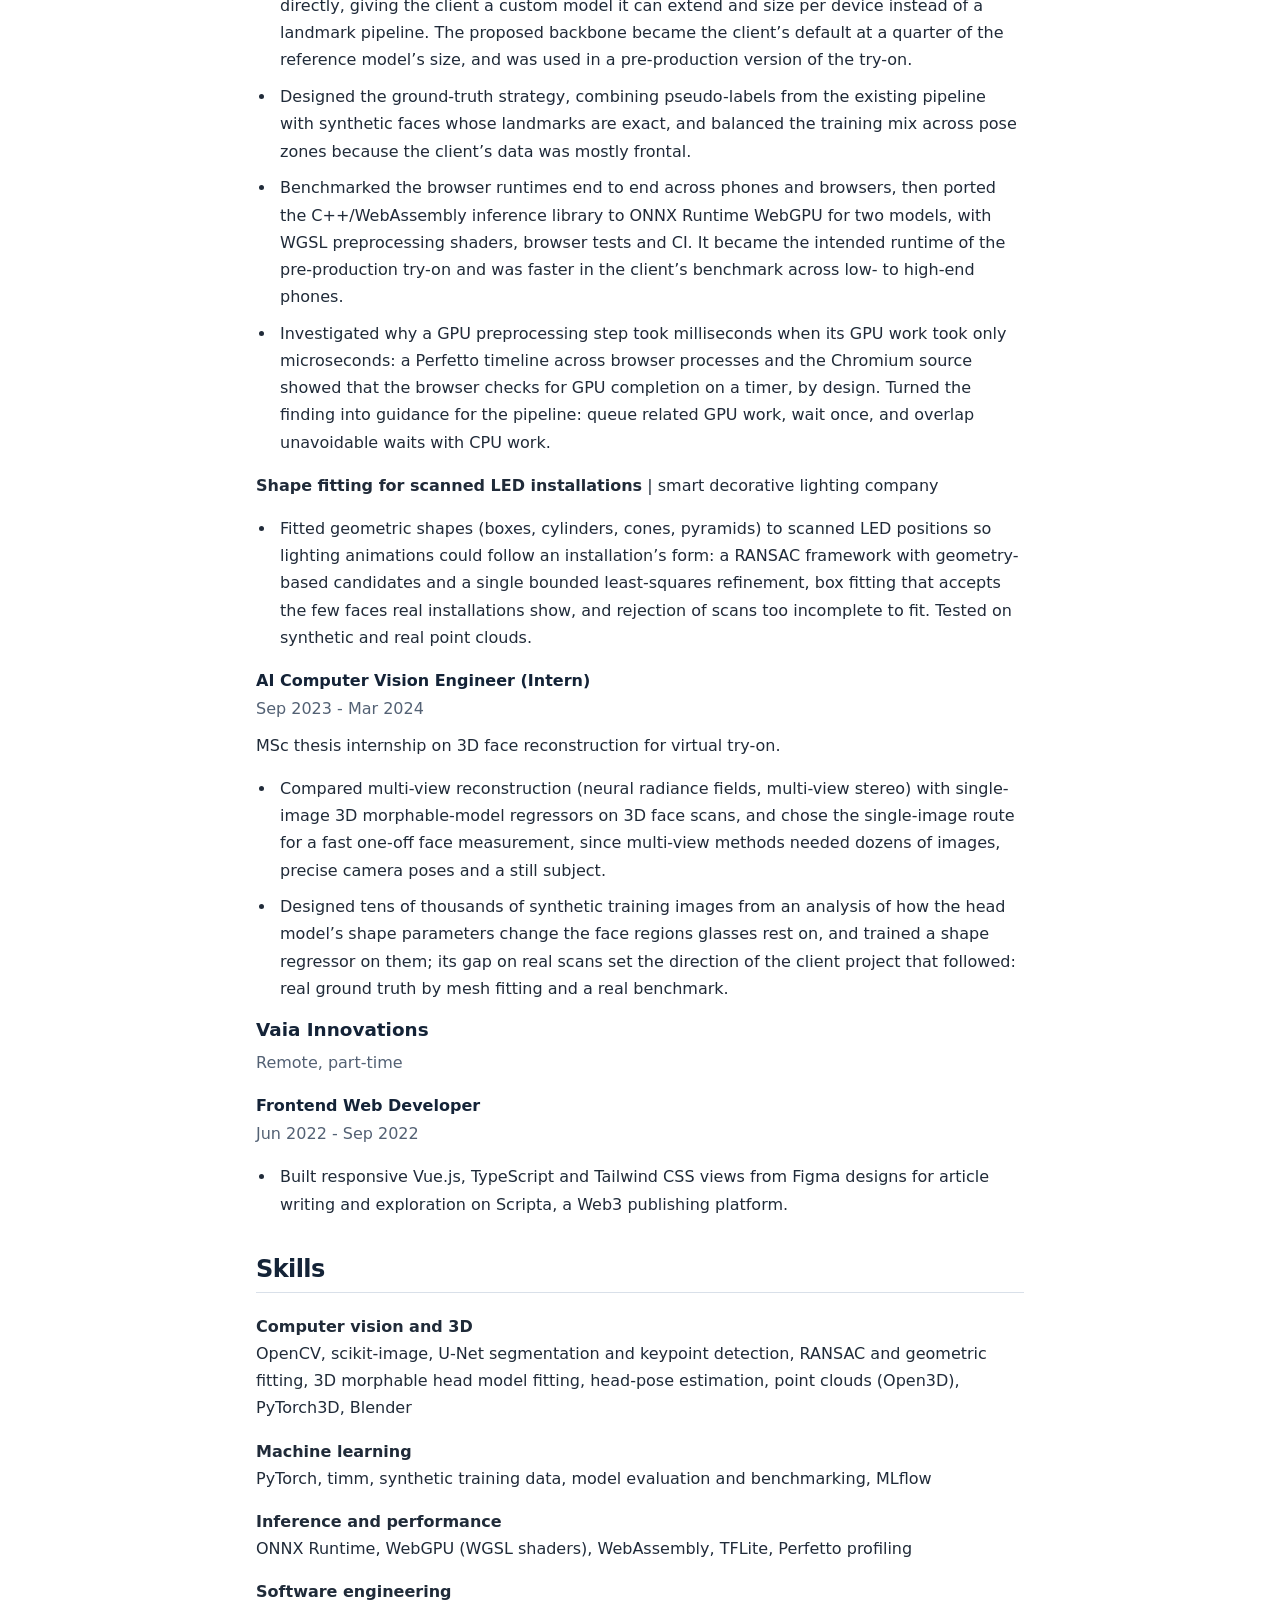
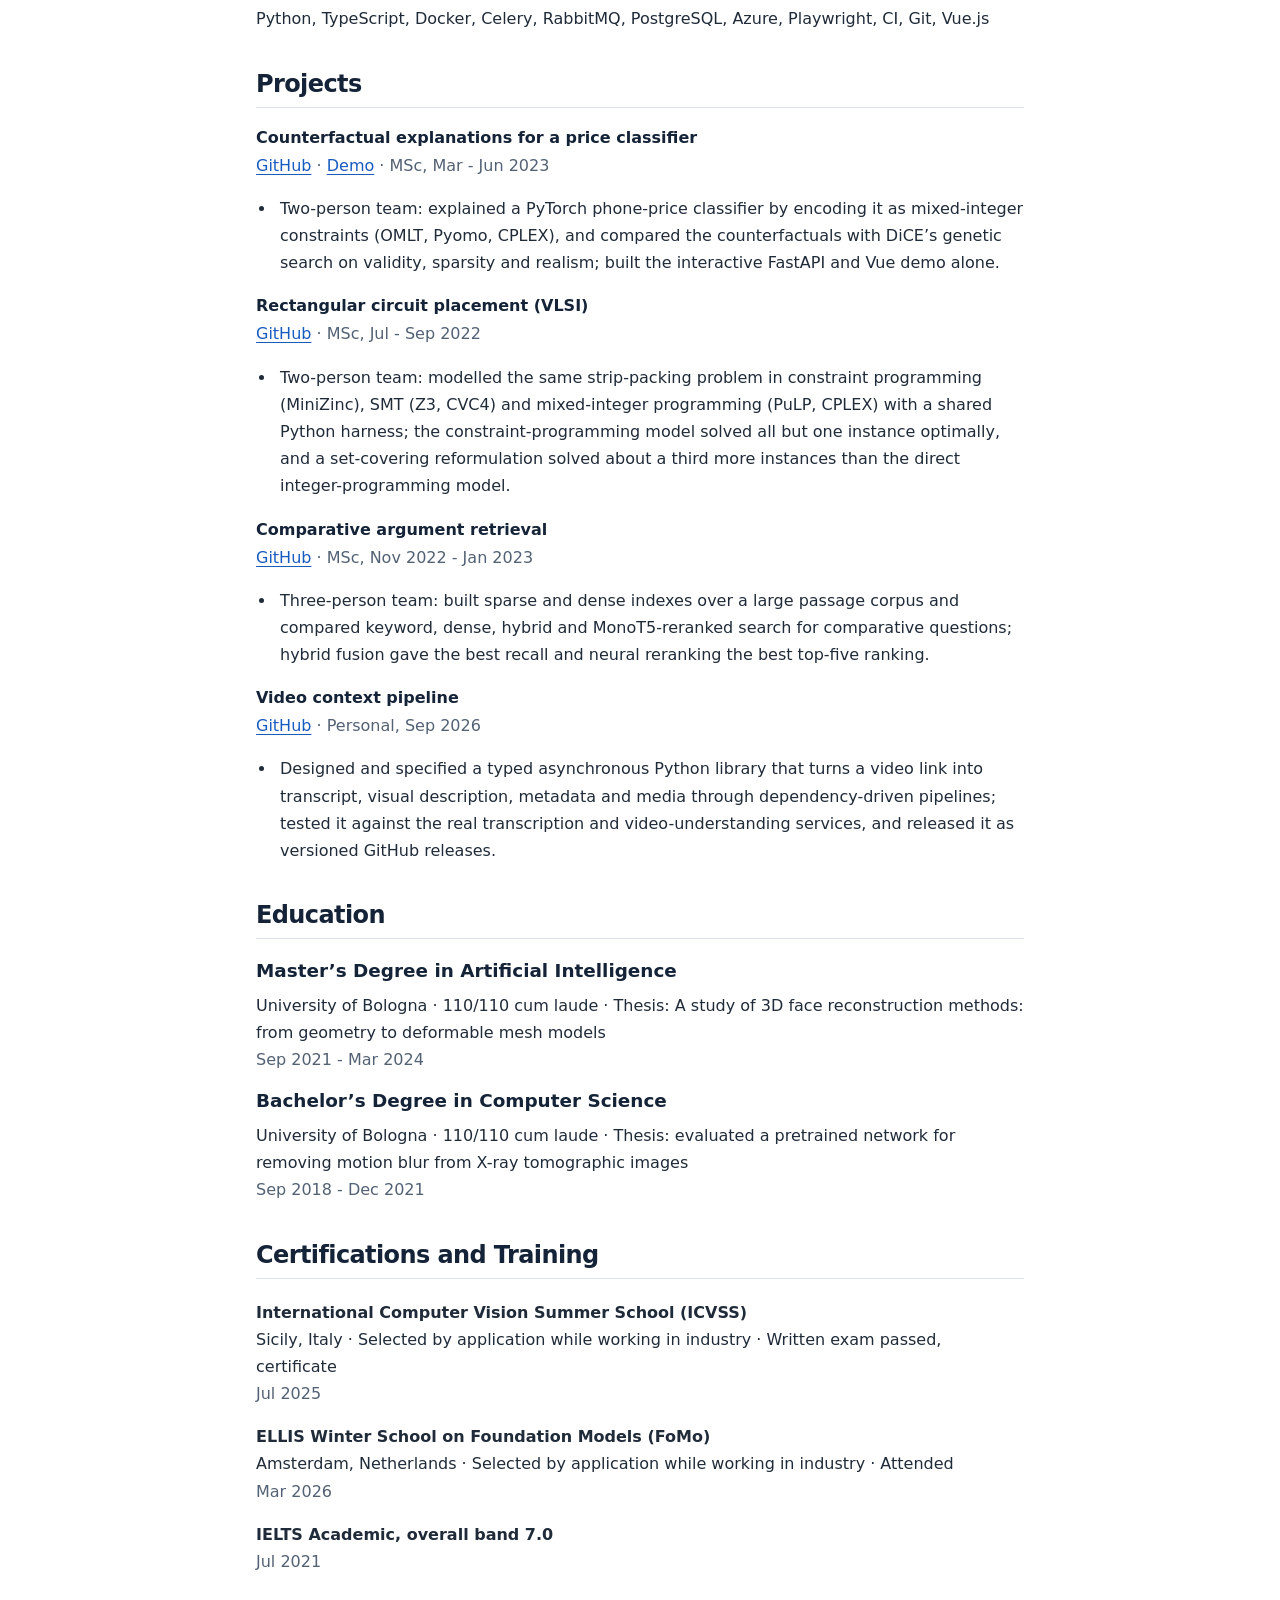
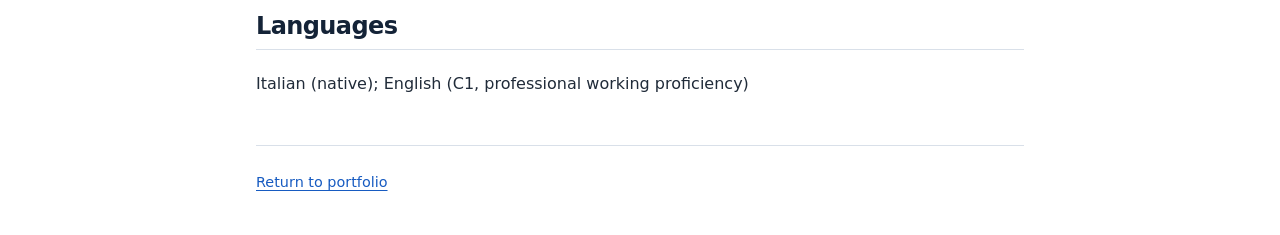
==== commit 00df2176: "mirror portfolio CV v6 CV page and download PDF from the canonical v6 source; no em dashes in page m" ====
--- a/cv/index.html
+++ b/cv/index.html
@@ -1,18 +1,18 @@
 <!doctype html>
-<html lang="en"><head><meta charset="utf-8"><meta name="viewport" content="width=device-width, initial-scale=1"><meta name="description" content="Andrea Valente — AI Computer Vision Engineer. Selected public projects, professional experience and CV."><title>Andrea Valente | Curriculum vitae</title><link rel="stylesheet" href="../styles.css"><script src="../theme.js"></script>
+<html lang="en"><head><meta charset="utf-8"><meta name="viewport" content="width=device-width, initial-scale=1"><meta name="description" content="Andrea Valente, AI Computer Vision Engineer. Selected public projects, professional experience and CV."><title>Andrea Valente | Curriculum vitae</title><link rel="stylesheet" href="../styles.css"><script src="../theme.js"></script>
 <meta property="og:title" content="Andrea Valente | CV">
-<meta property="og:description" content="Computer vision and applied ML — experience, education and skills.">
+<meta property="og:description" content="Computer vision and applied ML: experience, education and skills.">
 <meta property="og:type" content="website">
 <meta property="og:url" content="https://valendrew.github.io/cv/">
 <meta property="og:image" content="https://valendrew.github.io/assets/cv-preview.png">
 <meta property="og:image:width" content="1200">
 <meta property="og:image:height" content="630">
 <meta property="og:image:type" content="image/png">
-<meta property="og:image:alt" content="Andrea Valente | CV — Computer Vision &amp; Applied ML">
+<meta property="og:image:alt" content="Andrea Valente | CV: Computer Vision &amp; Applied ML">
 </head>
 <body class="cv"><a class="skip" href="#main">Skip to content</a><nav class="toolbar links" aria-label="CV navigation">
 <a href="../">← Portfolio</a><a class="button" href="../assets/Andrea-Valente-CV.pdf" download>Download PDF</a><button class="theme-toggle" type="button" aria-pressed="false" hidden>Dark mode</button></nav>
-<!-- Content mirrored from the current portfolio CV (cv-v5.tex). Update the canonical source first. -->
+<!-- Content mirrored from the current portfolio CV (cv-v6.tex). Update the canonical source first. -->
 <main id="main">
 <header>
 <h1>Andrea Valente</h1>
@@ -20,89 +20,92 @@
 </header>
 <section>
 <h2>Summary</h2>
-<p>AI computer vision engineer who works on ill-defined problems, where defect criteria or success metrics have to be pinned down before building a pipeline that combines classical image processing, geometric fitting and deep learning on synthetic data. Works with clients on validation and next technical steps, and is moving towards roles that own that technical direction.</p>
+<p>AI computer vision engineer in applied R&amp;D on open-ended client problems, from 3D geometry and custom deep learning models to GPU inference in the browser. Traces issues to their root cause, whether in the data, the evaluation or the layers beneath the application.</p>
 </section>
 <section>
 <h2>Experience</h2>
 <h3>Deep Vision Consulting</h3>
 <p class="meta">Modena, Italy</p>
 <h4>AI Computer Vision Engineer</h4>
-<p class="meta">Apr 2024 - Present</p>
-<p class="cv-project"><em>Industrial package analysis</em>, manufacturing R&amp;D</p>
-<ul><li>As primary implementation owner, built a Python analysis suite that assesses package samples from force signals and image sequences, which the client’s R&amp;D team used on new samples as an operational tool.</li>
-<li>Turned loosely specified defect criteria into measurable features: evaluated force-curve features, then added image segmentation and RANSAC geometric fitting where force alone could not separate defects from sample-preparation failures.</li>
-<li>With few real examples of a critical defect and no way to produce representative physical ones, synthesised defect geometry from annotated images and trained a U-Net for defect keypoints on the result.</li>
-<li>Designed and built the analysis dashboard end-to-end (Celery/RabbitMQ GPU job queue, PostgreSQL, cloud storage, Docker) for training, evaluation and inspection of failed samples; client engineers deployed it.</li>
+<p class="meta">Apr 2024 - Aug 2026</p>
+<p class="cv-project"><strong>Automated package-seal inspection</strong> | global packaging manufacturer</p>
+<ul><li>Worked with the client’s sealing specialists, including on site, to turn how they judge torn package seals by hand into an interpretable inspection: physical force features, statistics of normal samples and computer vision (U-Net detection with RANSAC geometric fitting), combined so each covers cases the others miss while every result stays explainable. Adapted to three packaging materials, it matched or outperformed every specialist in the client’s accuracy comparison.</li>
+<li>A critical seal defect was too rare to collect and could not be produced physically, so built a synthetic-data pipeline that turned a handful of annotated real images into thousands of realistic training images (thin-plate-spline warping) for a U-Net detector.</li>
+<li>Built the dashboard the client’s sealing R&amp;D team adopted as a working tool on new samples: training and evaluation jobs on a GPU queue, and each score shown beside its image overlays and force plots, so the specialists could see why a package failed and find pipeline problems themselves.</li>
 </ul>
-<p class="cv-project"><em>3D face reconstruction and measurement</em>, global luxury group</p>
-<ul><li>With no reconstruction KPIs, real-data benchmark or tolerances at the start, built the client’s first quantitative evaluation framework for monocular 3D face reconstruction: registered annotated face scans to the topology of a 3D morphable head model and defined region-level error metrics and task-specific measurement KPIs.</li>
-<li>Built synthetic data and training pipelines for monocular reconstruction networks based on a 3D morphable head model, rendering with PyTorch3D and Blender and tracking experiments in MLflow.</li>
-<li>Designed the acquisition protocol for a multi-device capture study, then validated, processed and analysed the collected data.</li>
-<li>Built a reusable interactive analysis tool that breaks accuracy and repeatability down by device, head pose, distance and lighting; its results set the next technical priorities agreed with the client.</li>
+<p class="cv-project"><strong>3D face measurement from a single image</strong> | global luxury eyewear group</p>
+<ul><li>The client wanted precise face measurements from a single phone or laptop image but had no way to measure 3D reconstruction accuracy. Built its first quantitative benchmark: fitted a 3D morphable head model to hand-annotated 3D face scans as ground truth, and scored reconstructions region by region with signed surface distances instead of one global error.</li>
+<li>Real 3D face data was scarce and rarely licensed for commercial use, so trained the reconstruction network on synthetic renders: a regressor of 3D face-shape parameters with a loss focused on key facial regions, across tracked experiments varying camera, pose, lighting and renderer, identifying the data and loss choices that worked best.</li>
+<li>Designed the protocol for a multi-device dataset with physical ground-truth measurements, validated and structured its several thousand captures, and built an interactive analysis tool the client used to explore accuracy and repeatability by device, pose, distance and lighting. The results showed single-image 3D was too ill-posed for the product, and the try-on kept its head-pose approach.</li>
 </ul>
-<p class="cv-project"><em>Efficient deep learning models for mobile inference</em>, global luxury group</p>
-<ul><li>Implemented the Python training, evaluation, export and tracking pipelines for a compact 6DoF head-pose model for browser virtual try-on; screened lightweight CNN backbones and built the comparison tooling behind the model the client approved as default.</li>
-<li>Benchmarked ONNX Runtime WebGPU against the TFLite baseline in the browser, counting GPU synchronisation and output retrieval in the timings, and integrated the WebGPU path with graph capture as the intended runtime for the pre-production application.</li>
+<p class="cv-project"><strong>Head-pose model and in-browser inference for virtual try-on</strong> | global luxury eyewear group</p>
+<ul><li>Designed and trained a compact network that predicts head position and rotation (6DoF) directly, giving the client a custom model it can extend and size per device instead of a landmark pipeline. The proposed backbone became the client’s default at a quarter of the reference model’s size, and was used in a pre-production version of the try-on.</li>
+<li>Designed the ground-truth strategy, combining pseudo-labels from the existing pipeline with synthetic faces whose landmarks are exact, and balanced the training mix across pose zones because the client’s data was mostly frontal.</li>
+<li>Benchmarked the browser runtimes end to end across phones and browsers, then ported the C++/WebAssembly inference library to ONNX Runtime WebGPU for two models, with WGSL preprocessing shaders, browser tests and CI. It became the intended runtime of the pre-production try-on and was faster in the client’s benchmark across low- to high-end phones.</li>
+<li>Investigated why a GPU preprocessing step took milliseconds when its GPU work took only microseconds: a Perfetto timeline across browser processes and the Chromium source showed that the browser checks for GPU completion on a timer, by design. Turned the finding into guidance for the pipeline: queue related GPU work, wait once, and overlap unavoidable waits with CPU work.</li>
 </ul>
-<p class="cv-project"><em>Point-cloud fitting</em>, smart-device manufacturer</p>
-<ul><li>Developed a Python package for RANSAC-based fitting of geometric primitives to point clouds of smart-lighting installations, with synthetic point-cloud generators configurable for noise, outliers and missing faces to test the fitting.</li>
+<p class="cv-project"><strong>Shape fitting for scanned LED installations</strong> | smart decorative lighting company</p>
+<ul><li>Fitted geometric shapes (boxes, cylinders, cones, pyramids) to scanned LED positions so lighting animations could follow an installation’s form: a RANSAC framework with geometry-based candidates and a single bounded least-squares refinement, box fitting that accepts the few faces real installations show, and rejection of scans too incomplete to fit. Tested on synthetic and real point clouds.</li>
 </ul>
 <h4>AI Computer Vision Engineer (Intern)</h4>
 <p class="meta">Sep 2023 - Mar 2024</p>
-<ul><li>Master’s thesis on 3D face reconstruction for virtual try-on: evaluated NeRF/MVS against monocular 3D morphable-model methods for a few-seconds, single-image target, continued with morphable-model inference, and trained a face-shape regressor on synthetic renders.</li>
+<p>MSc thesis internship on 3D face reconstruction for virtual try-on.</p>
+<ul><li>Compared multi-view reconstruction (neural radiance fields, multi-view stereo) with single-image 3D morphable-model regressors on 3D face scans, and chose the single-image route for a fast one-off face measurement, since multi-view methods needed dozens of images, precise camera poses and a still subject.</li>
+<li>Designed tens of thousands of synthetic training images from an analysis of how the head model’s shape parameters change the face regions glasses rest on, and trained a shape regressor on them; its gap on real scans set the direction of the client project that followed: real ground truth by mesh fitting and a real benchmark.</li>
 </ul>
 <h3>Vaia Innovations</h3>
 <p class="meta">Remote, part-time</p>
 <h4>Frontend Web Developer</h4>
 <p class="meta">Jun 2022 - Sep 2022</p>
-<ul><li>Built responsive interfaces from Figma designs for article exploration and writing on a Web3 publishing platform, using TypeScript, Vue.js and Tailwind CSS.</li>
+<ul><li>Built responsive Vue.js, TypeScript and Tailwind CSS views from Figma designs for article writing and exploration on Scripta, a Web3 publishing platform.</li>
 </ul>
 </section>
 <section>
 <h2>Skills</h2>
-<dl><dt>Computer vision</dt><dd>OpenCV, scikit-image, U-Net segmentation and keypoint detection, RANSAC, 3D morphable models, mesh registration, point-cloud processing, Open3D</dd>
+<dl><dt>Computer vision and 3D</dt><dd>OpenCV, scikit-image, U-Net segmentation and keypoint detection, RANSAC and geometric fitting, 3D morphable head model fitting, head-pose estimation, point clouds (Open3D), PyTorch3D, Blender</dd>
 </dl>
-<dl><dt>Machine learning</dt><dd>PyTorch, synthetic data (Blender, PyTorch3D), MLflow, model evaluation, ONNX Runtime, WebGPU, TFLite</dd>
+<dl><dt>Machine learning</dt><dd>PyTorch, timm, synthetic training data, model evaluation and benchmarking, MLflow</dd>
 </dl>
-<dl><dt>Engineering</dt><dd>Python, NumPy, Polars, Docker, Celery, RabbitMQ, PostgreSQL, Playwright, Git, TypeScript, Vue.js</dd>
+<dl><dt>Inference and performance</dt><dd>ONNX Runtime, WebGPU (WGSL shaders), WebAssembly, TFLite, Perfetto profiling</dd>
+</dl>
+<dl><dt>Software engineering</dt><dd>Python, TypeScript, Docker, Celery, RabbitMQ, PostgreSQL, Azure, Playwright, CI, Git, Vue.js</dd>
 </dl>
 </section>
 <section>
 <h2>Projects</h2>
-<h4>Comparative argument retrieval and stance detection</h4>
-<p class="meta"><a href="https://github.com/Valendrew/argument-retrieval-comparative-questions">GitHub</a> · MSc, 2022/23</p>
-<p>Three-person team project comparing sparse, dense, hybrid and MonoT5-reranked retrieval for comparative questions, with DistilBERT-based stance classification.</p>
-<h4>POS tagging and abstractive question answering</h4>
-<p class="meta"><a href="https://github.com/Valendrew/pos-tagging-abstractive-qa">GitHub</a> · MSc, 2022/23</p>
-<p>Team comparisons of recurrent POS taggers (BiLSTM, BiGRU) and transformer encoder-decoder question-answering models (TinyBERT, DistilRoBERTa).</p>
-<h4>Crime-category classification on Hadoop/Spark</h4>
-<p class="meta"><a href="https://github.com/Valendrew/big-data-project">GitHub</a> · MSc, 2022/23</p>
-<p>PySpark preprocessing, feature design and classification on a three-node cluster, using only information available at prediction time.</p>
-<h4>Rectangular circuit placement</h4>
-<p class="meta"><a href="https://github.com/Valendrew/vlsi-design">GitHub</a> · MSc, 2021/22</p>
-<p>Two-person project on non-overlapping placement with minimum plate height across CP, SMT and MIP, focusing on the constraint-programming models and Python solver comparisons.</p>
-<h4>Counterfactual explanations</h4>
-<p class="meta"><a href="https://github.com/Valendrew/counterfactual-explanations">GitHub</a> · MSc</p>
-<p>Co-developed a comparison of optimisation-based and DiCE counterfactuals for smartphone price prediction.</p>
+<h4>Counterfactual explanations for a price classifier</h4>
+<p class="meta"><a href="https://github.com/Valendrew/counterfactual-explanations">GitHub</a> · <a href="https://github.com/Valendrew/counterfactual-demo">Demo</a> · MSc, Mar - Jun 2023</p>
+<ul><li>Two-person team: explained a PyTorch phone-price classifier by encoding it as mixed-integer constraints (OMLT, Pyomo, CPLEX), and compared the counterfactuals with DiCE’s genetic search on validity, sparsity and realism; built the interactive FastAPI and Vue demo alone.</li>
+</ul>
+<h4>Rectangular circuit placement (VLSI)</h4>
+<p class="meta"><a href="https://github.com/Valendrew/vlsi-design">GitHub</a> · MSc, Jul - Sep 2022</p>
+<ul><li>Two-person team: modelled the same strip-packing problem in constraint programming (MiniZinc), SMT (Z3, CVC4) and mixed-integer programming (PuLP, CPLEX) with a shared Python harness; the constraint-programming model solved all but one instance optimally, and a set-covering reformulation solved about a third more instances than the direct integer-programming model.</li>
+</ul>
+<h4>Comparative argument retrieval</h4>
+<p class="meta"><a href="https://github.com/Valendrew/argument-retrieval-comparative-questions">GitHub</a> · MSc, Nov 2022 - Jan 2023</p>
+<ul><li>Three-person team: built sparse and dense indexes over a large passage corpus and compared keyword, dense, hybrid and MonoT5-reranked search for comparative questions; hybrid fusion gave the best recall and neural reranking the best top-five ranking.</li>
+</ul>
+<h4>Video context pipeline</h4>
+<p class="meta"><a href="https://github.com/Valendrew/video-context-pipeline">GitHub</a> · Personal, Sep 2026</p>
+<ul><li>Designed and specified a typed asynchronous Python library that turns a video link into transcript, visual description, metadata and media through dependency-driven pipelines; tested it against the real transcription and video-understanding services, and released it as versioned GitHub releases.</li>
+</ul>
 </section>
 <section>
 <h2>Education</h2>
-<h3>MSc in Artificial Intelligence, University of Bologna</h3>
-<p>110/110 with honours<br><span class="meta">Sep 2021 - Mar 2024</span></p>
-<p>Thesis: <a href="https://amslaurea.unibo.it/31791/">A study of 3D face reconstruction methods: from geometry to deformable mesh models</a>.<br>Selected coursework: Machine Learning and Deep Learning; Machine Learning for Computer Vision; Image Processing and Computer Vision; Natural Language Processing; Combinatorial Decision Making and Optimization.</p>
-<h3>BSc in Computer Science, University of Bologna</h3>
-<p>110/110 with honours<br><span class="meta">Sep 2018 - Dec 2021</span></p>
-<p>Thesis: DeblurGAN-v2 for motion-blur removal in tomographic images, compared against SelfDeblur.</p>
-<h3>ELLIS Winter School on Foundation Models (FoMo), Amsterdam</h3>
-<p class="meta">Mar 2026</p>
+<h3>Master’s Degree in Artificial Intelligence</h3>
+<p>University of Bologna · 110/110 cum laude · Thesis: A study of 3D face reconstruction methods: from geometry to deformable mesh models<br><span class="meta">Sep 2021 - Mar 2024</span></p>
+<h3>Bachelor’s Degree in Computer Science</h3>
+<p>University of Bologna · 110/110 cum laude · Thesis: evaluated a pretrained network for removing motion blur from X-ray tomographic images<br><span class="meta">Sep 2018 - Dec 2021</span></p>
 </section>
 <section>
-<h2>Certifications</h2>
-<p>ICVSS 2025, International Computer Vision Summer School: exam certificate<br><span class="meta">Jul 2025</span></p>
+<h2>Certifications and Training</h2>
+<p><strong>International Computer Vision Summer School (ICVSS)</strong><br>Sicily, Italy · Selected by application while working in industry · Written exam passed, certificate<br><span class="meta">Jul 2025</span></p>
+<p><strong>ELLIS Winter School on Foundation Models (FoMo)</strong><br>Amsterdam, Netherlands · Selected by application while working in industry · Attended<br><span class="meta">Mar 2026</span></p>
+<p><strong>IELTS Academic, overall band 7.0</strong><br><span class="meta">Jul 2021</span></p>
 </section>
 <section>
 <h2>Languages</h2>
-<p>Italian: native. English: professional working fluency; MSc taught in English; IELTS Academic 7.0 (2021).</p>
+<p>Italian (native); English (C1, professional working proficiency)</p>
 </section>
 </main>
 <footer>
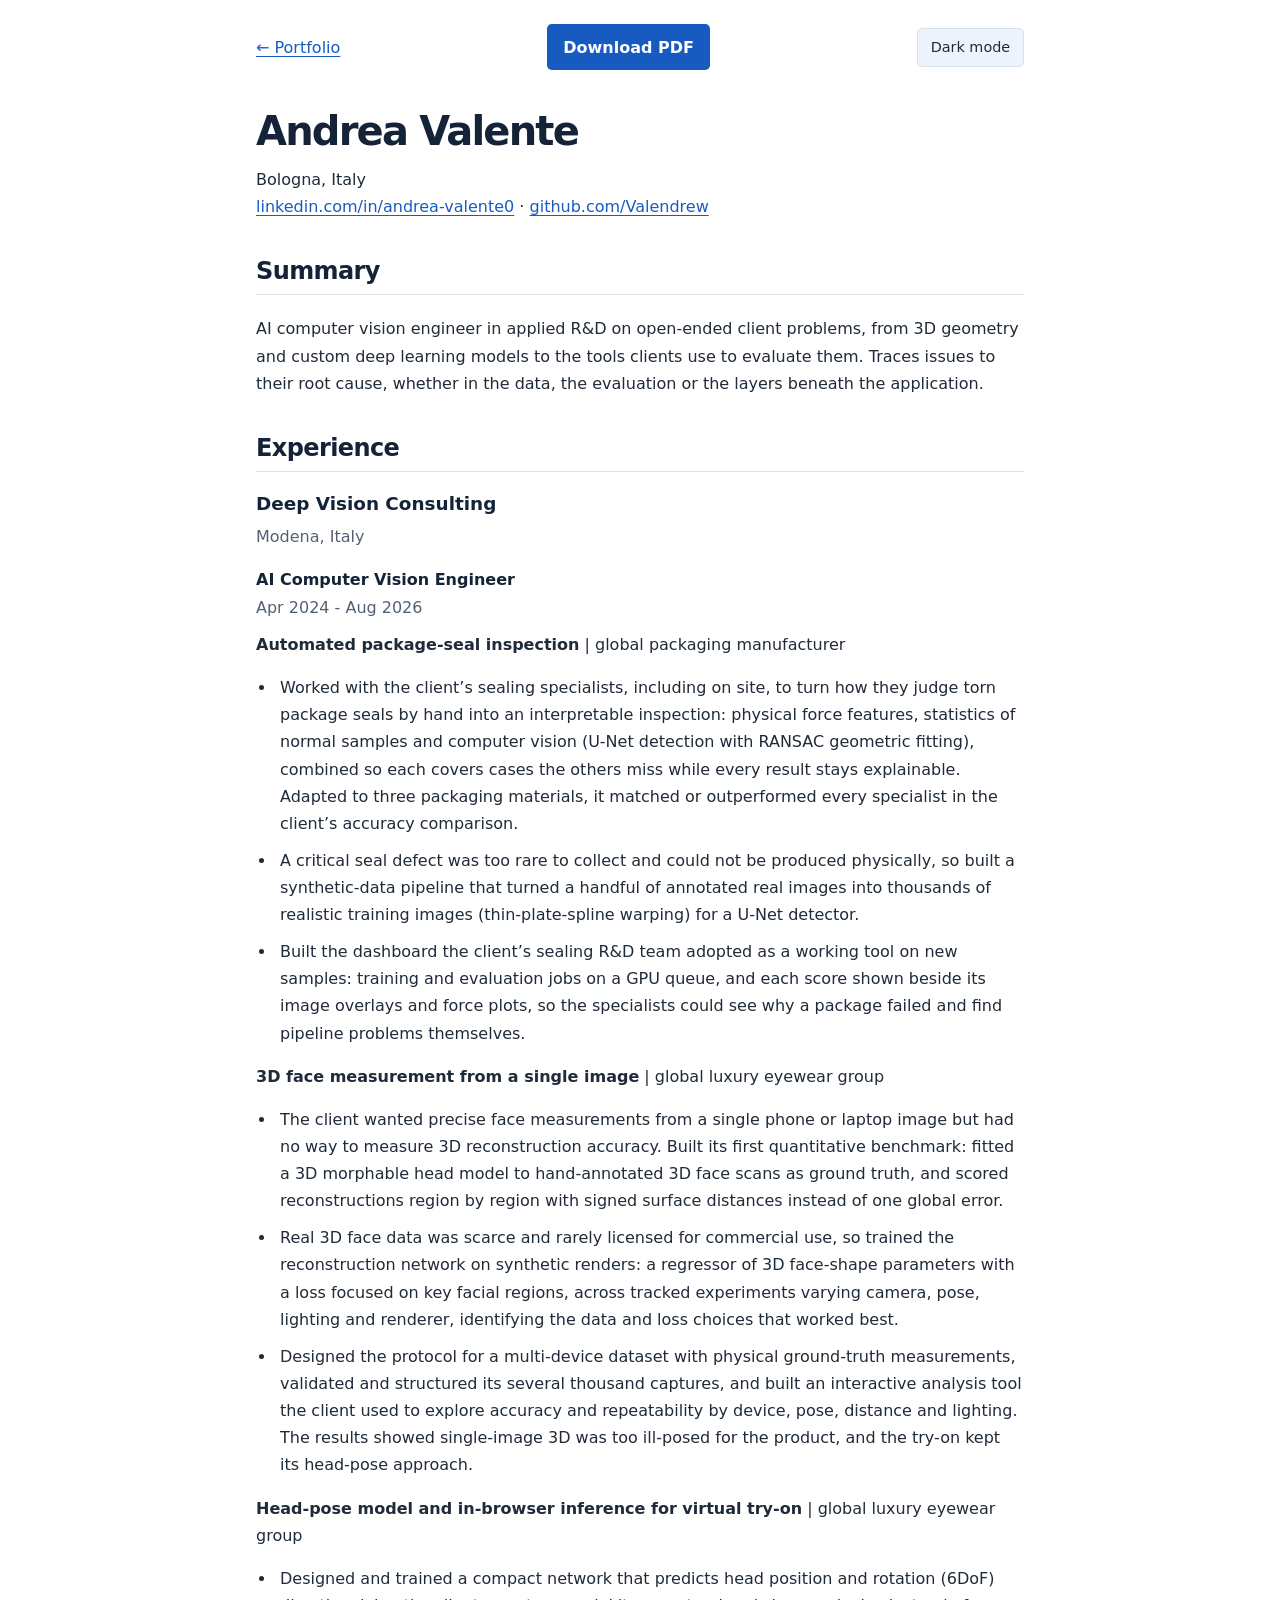
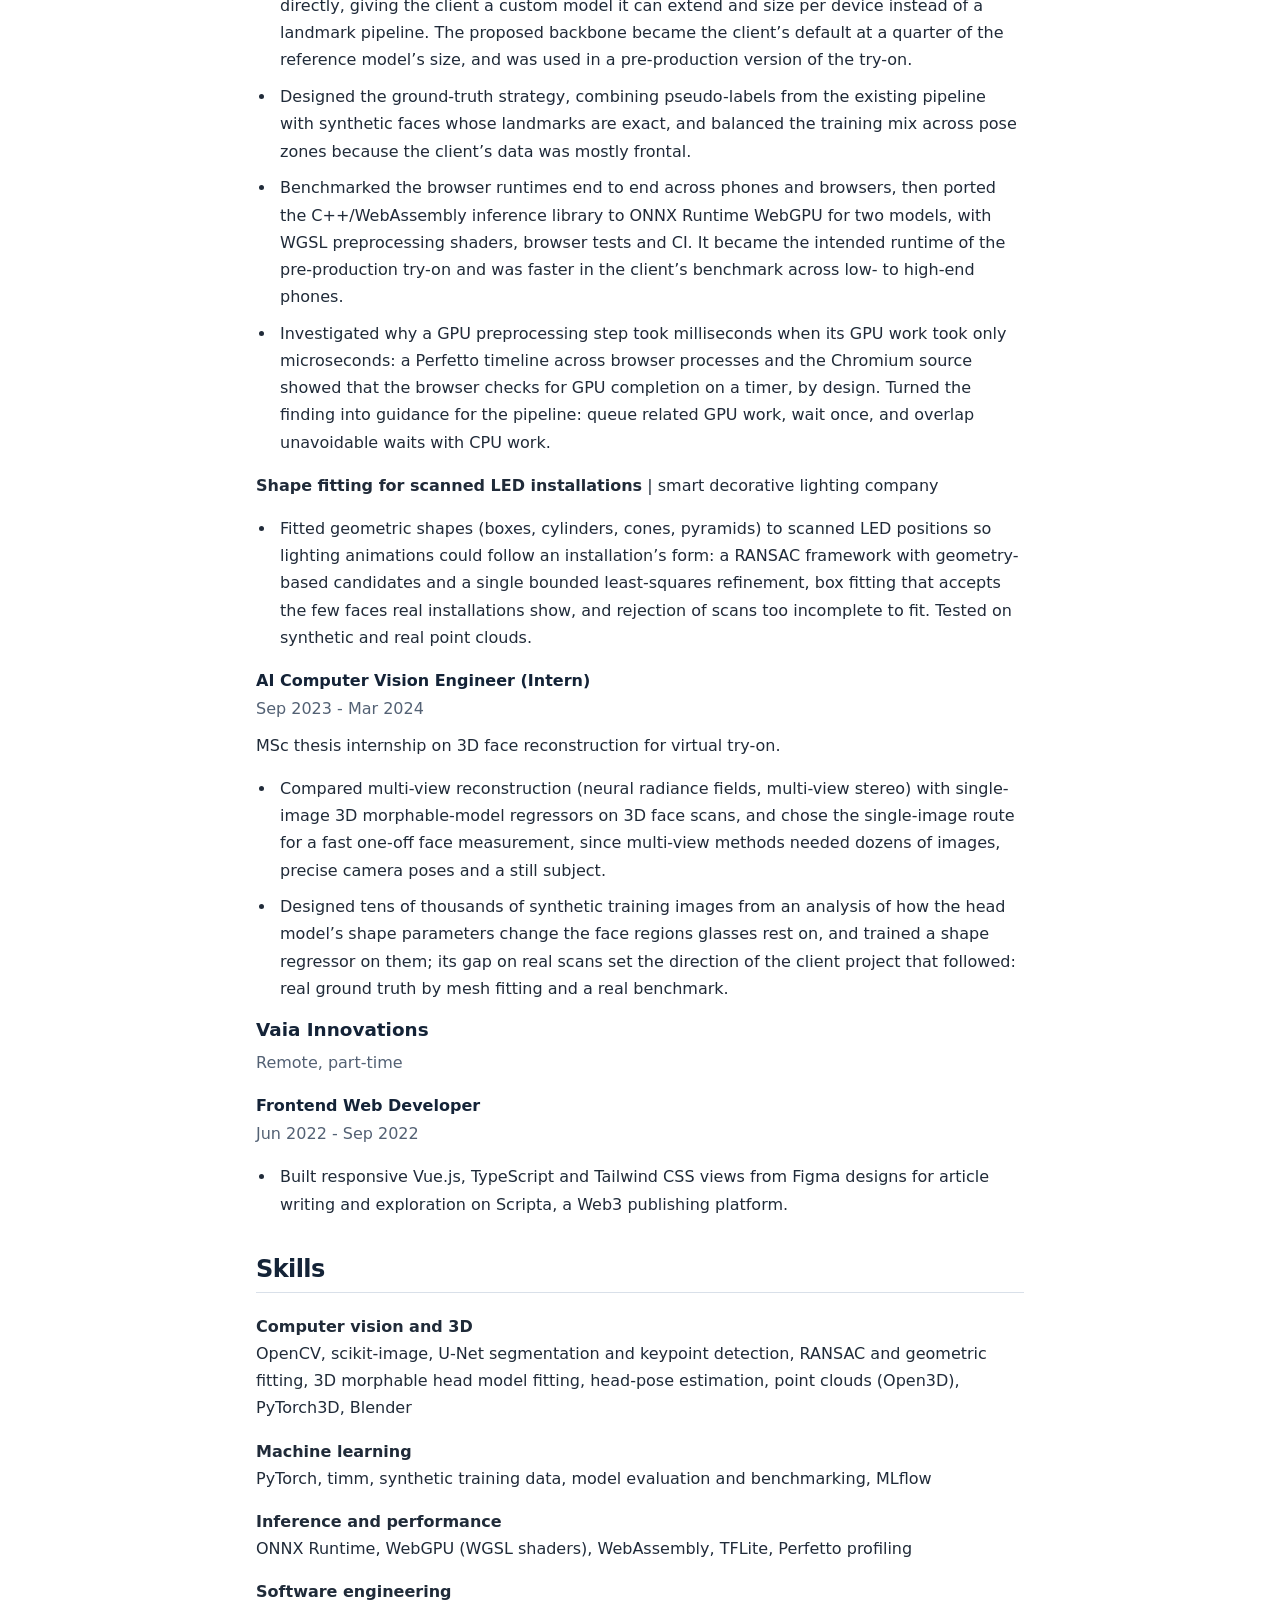
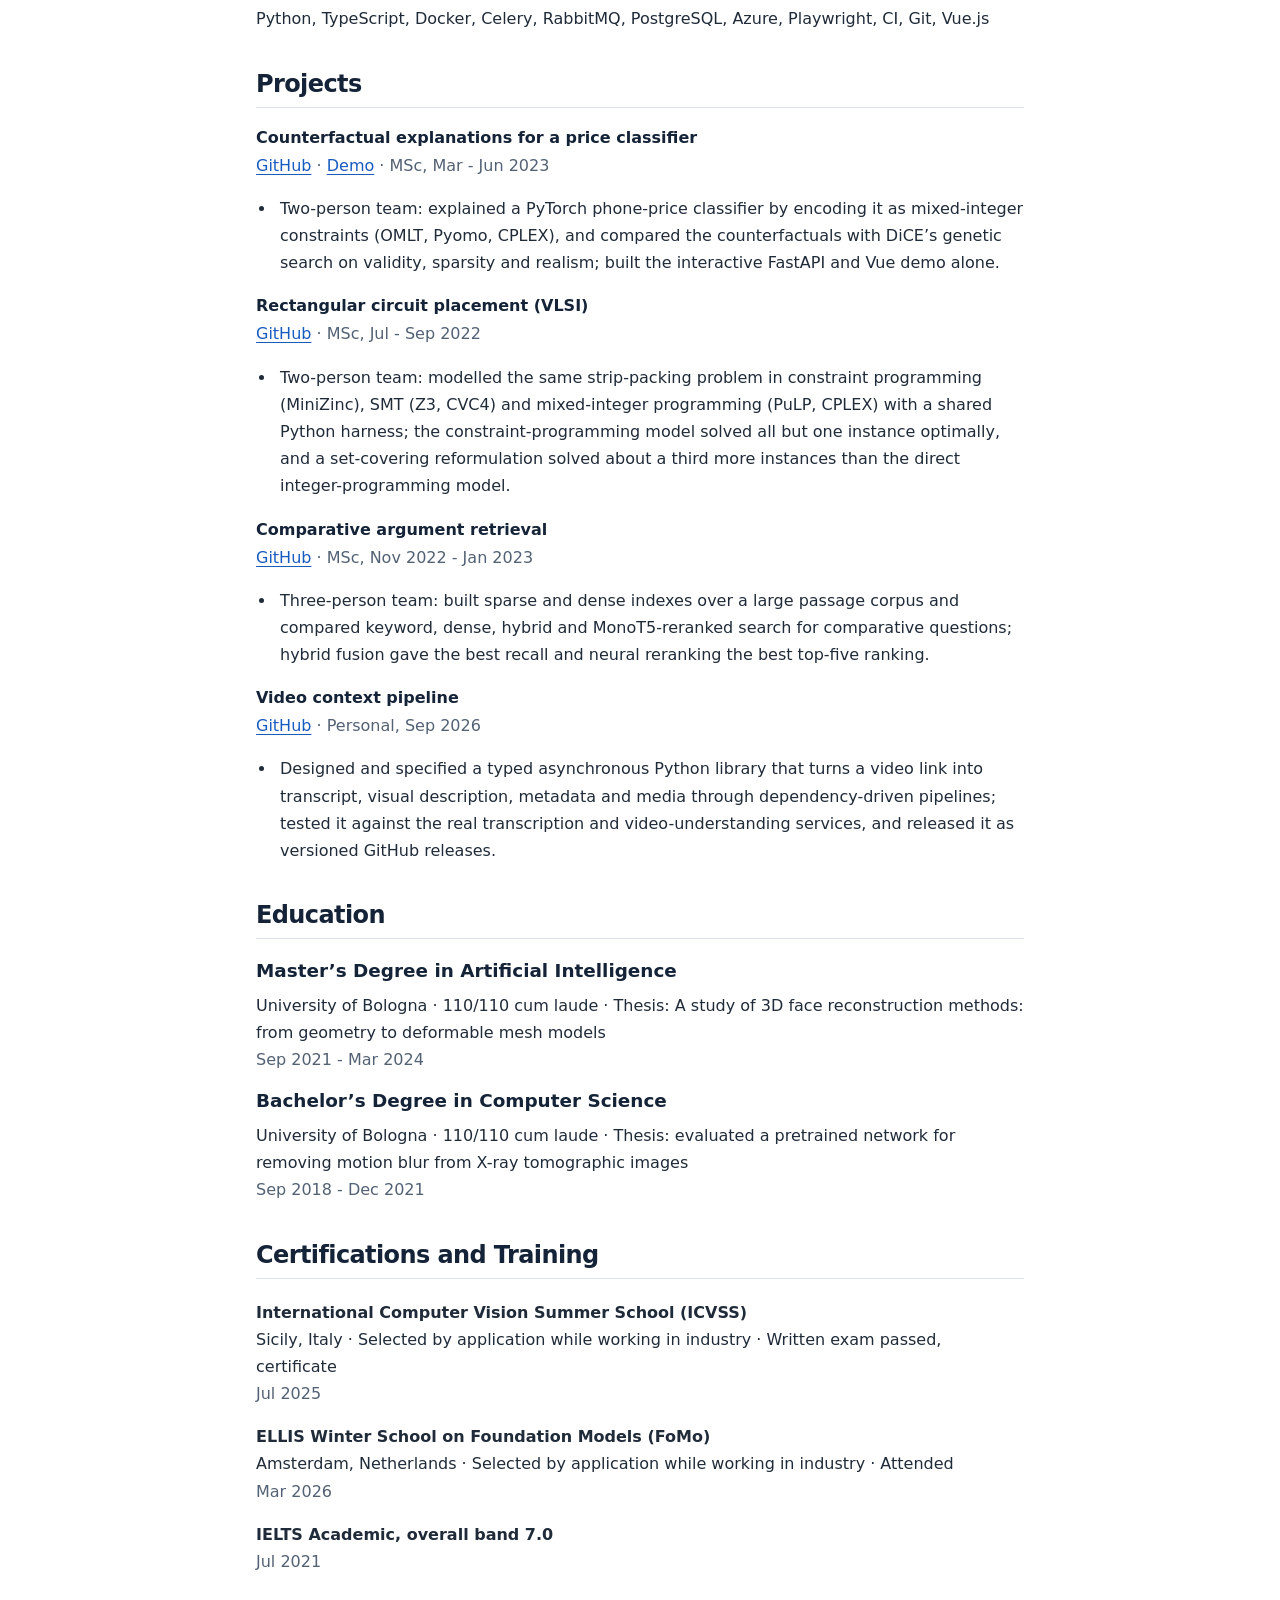
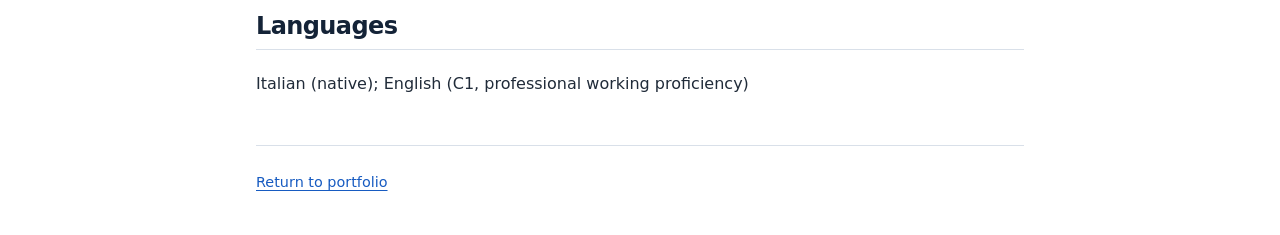
==== commit c5e1f63a: "update cv summary" ====
--- a/cv/index.html
+++ b/cv/index.html
@@ -12,7 +12,7 @@
 </head>
 <body class="cv"><a class="skip" href="#main">Skip to content</a><nav class="toolbar links" aria-label="CV navigation">
 <a href="../">← Portfolio</a><a class="button" href="../assets/Andrea-Valente-CV.pdf" download>Download PDF</a><button class="theme-toggle" type="button" aria-pressed="false" hidden>Dark mode</button></nav>
-<!-- Content mirrored from the current portfolio CV (cv-v6.tex). Update the canonical source first. -->
+<!-- Content mirrored from the current portfolio CV (cv-v7.tex). Update the canonical source first. -->
 <main id="main">
 <header>
 <h1>Andrea Valente</h1>
@@ -20,7 +20,7 @@
 </header>
 <section>
 <h2>Summary</h2>
-<p>AI computer vision engineer in applied R&amp;D on open-ended client problems, from 3D geometry and custom deep learning models to GPU inference in the browser. Traces issues to their root cause, whether in the data, the evaluation or the layers beneath the application.</p>
+<p>AI computer vision engineer in applied R&amp;D on open-ended client problems, from 3D geometry and custom deep learning models to the tools clients use to evaluate them. Traces issues to their root cause, whether in the data, the evaluation or the layers beneath the application.</p>
 </section>
 <section>
 <h2>Experience</h2>
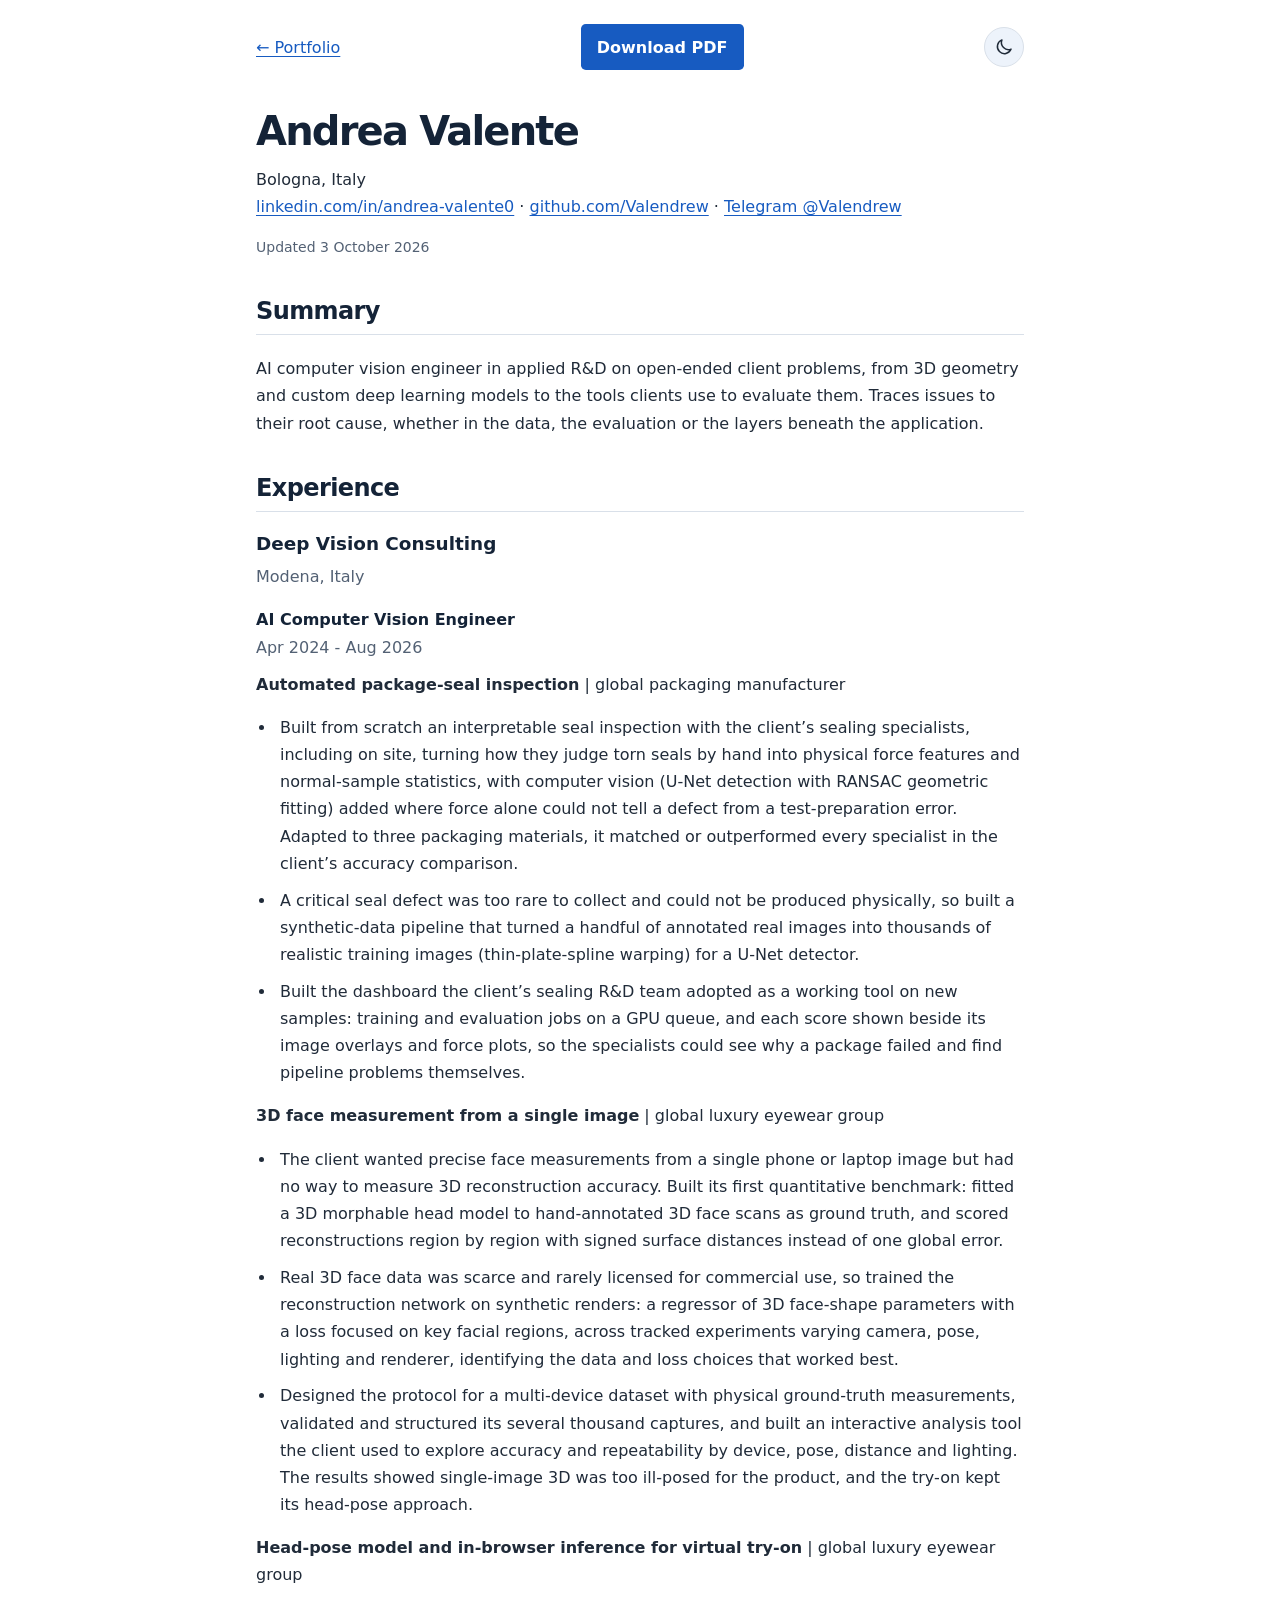
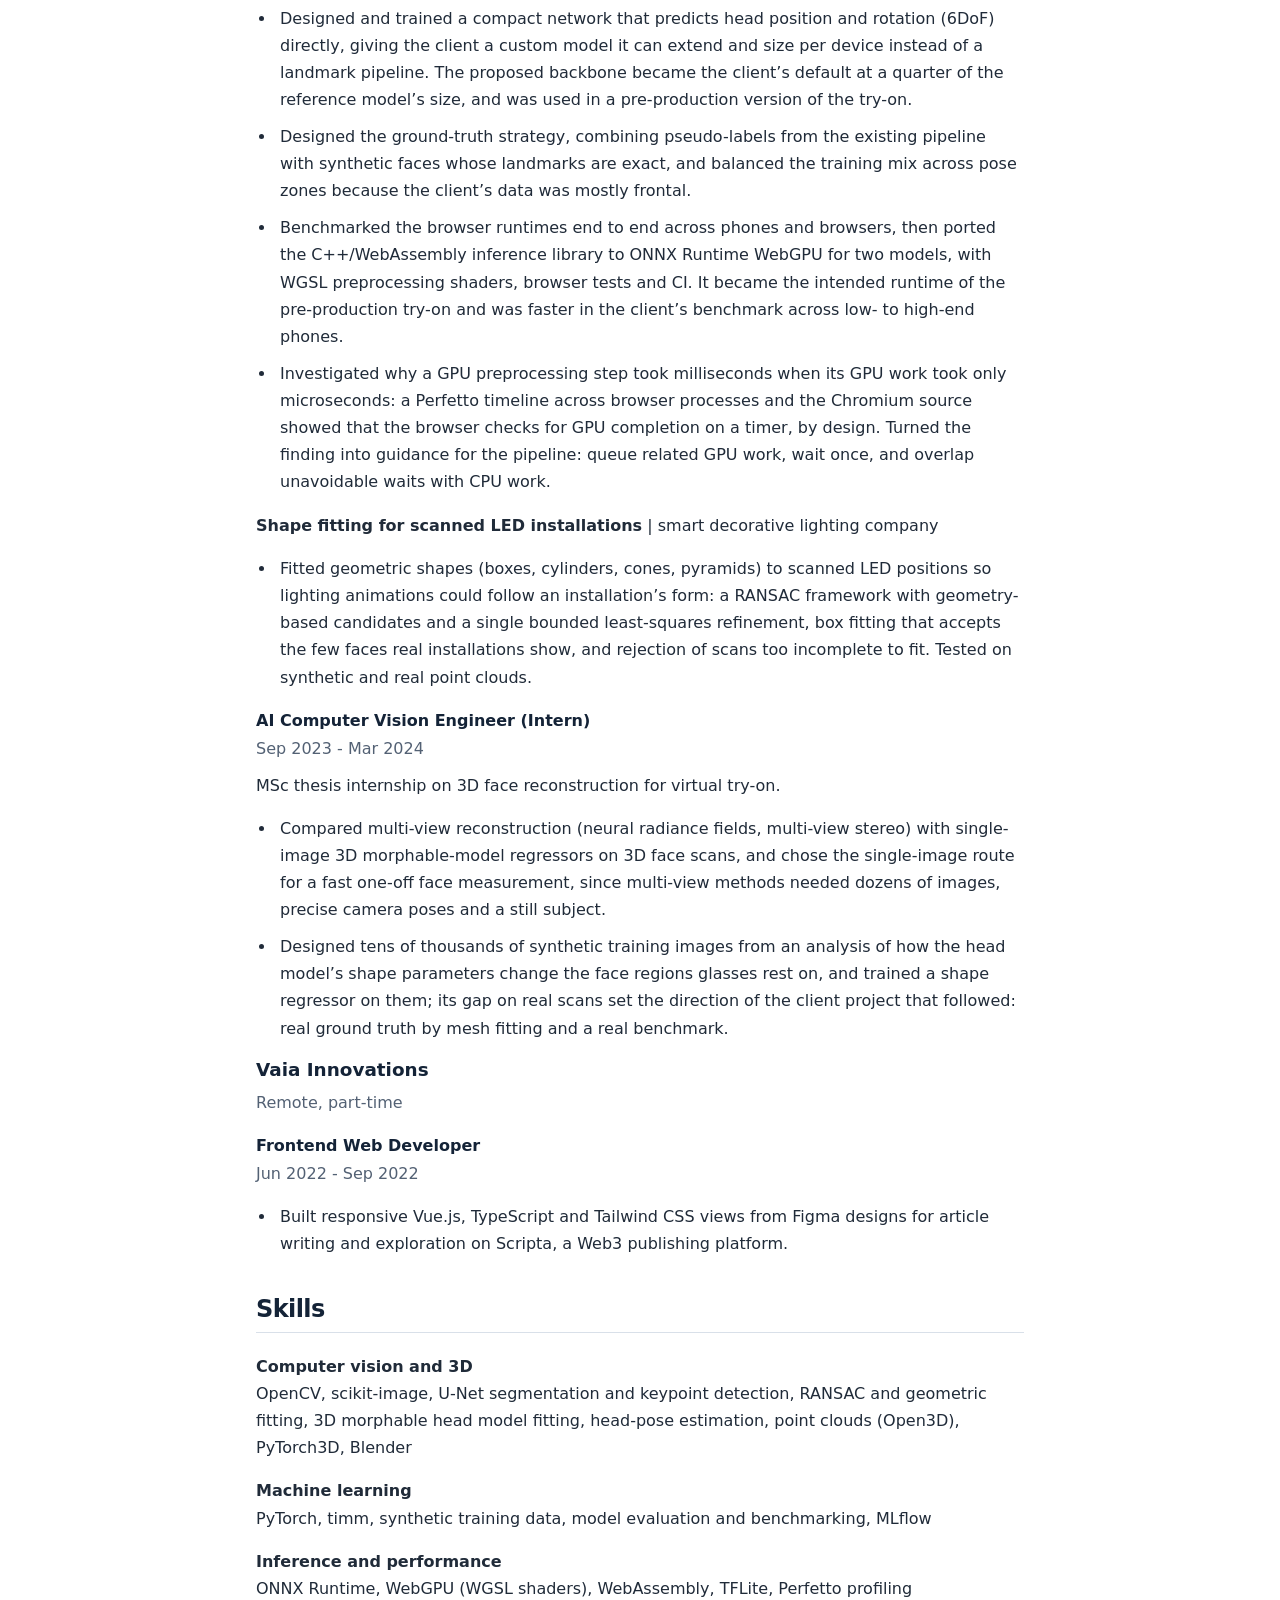
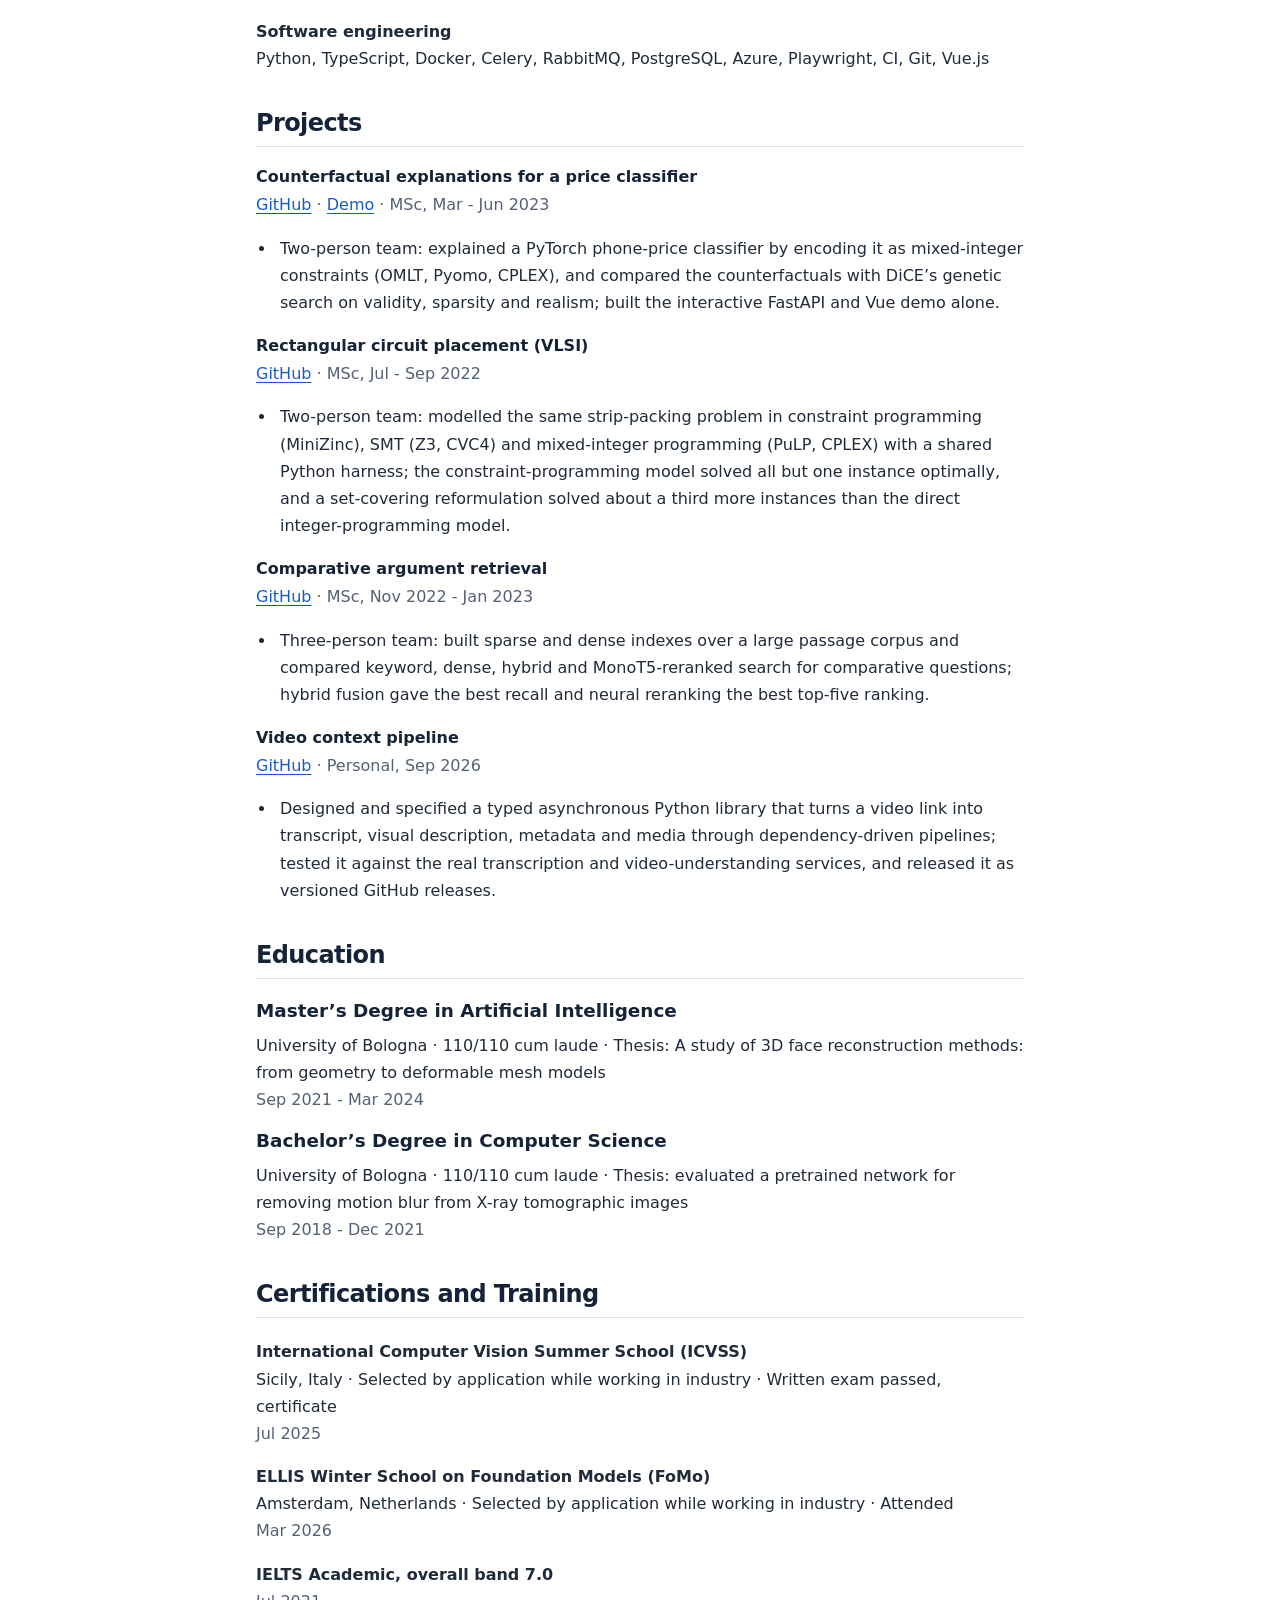
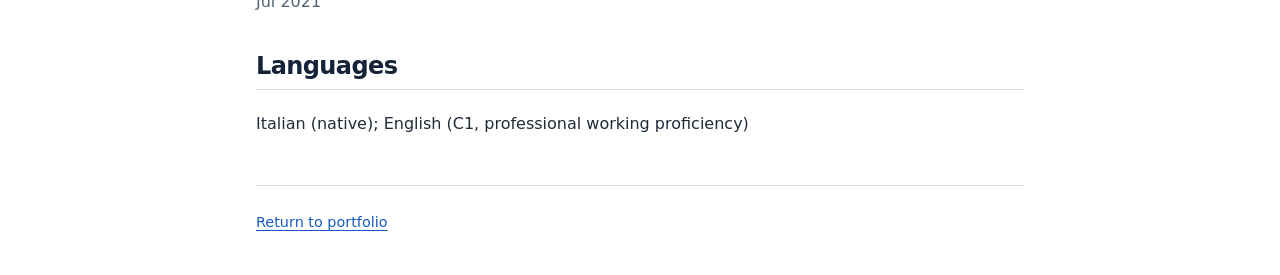
==== commit 987bff9a: "Mirror portfolio CV v9; add professional work, icon theme toggle and Telegram Professional-work card" ====
--- a/cv/index.html
+++ b/cv/index.html
@@ -1,5 +1,5 @@
 <!doctype html>
-<html lang="en"><head><meta charset="utf-8"><meta name="viewport" content="width=device-width, initial-scale=1"><meta name="description" content="Andrea Valente, AI Computer Vision Engineer. Selected public projects, professional experience and CV."><title>Andrea Valente | Curriculum vitae</title><link rel="stylesheet" href="../styles.css"><script src="../theme.js"></script>
+<html lang="en"><head><meta charset="utf-8"><meta name="viewport" content="width=device-width, initial-scale=1"><meta name="description" content="Andrea Valente, AI Computer Vision Engineer. Selected public projects, professional experience and CV."><link rel="icon" href="../assets/favicon.svg" type="image/svg+xml"><title>Andrea Valente | Curriculum vitae</title><link rel="stylesheet" href="../styles.css"><script src="../theme.js"></script>
 <meta property="og:title" content="Andrea Valente | CV">
 <meta property="og:description" content="Computer vision and applied ML: experience, education and skills.">
 <meta property="og:type" content="website">
@@ -9,14 +9,16 @@
 <meta property="og:image:height" content="630">
 <meta property="og:image:type" content="image/png">
 <meta property="og:image:alt" content="Andrea Valente | CV: Computer Vision &amp; Applied ML">
+<script type="application/ld+json">{"@context":"https://schema.org","@type":"Person","name":"Andrea Valente","jobTitle":"AI Computer Vision Engineer","url":"https://valendrew.github.io/","address":{"@type":"PostalAddress","addressLocality":"Bologna","addressCountry":"IT"},"sameAs":["https://www.linkedin.com/in/andrea-valente0","https://github.com/Valendrew","https://t.me/Valendrew"]}</script>
 </head>
 <body class="cv"><a class="skip" href="#main">Skip to content</a><nav class="toolbar links" aria-label="CV navigation">
-<a href="../">← Portfolio</a><a class="button" href="../assets/Andrea-Valente-CV.pdf" download>Download PDF</a><button class="theme-toggle" type="button" aria-pressed="false" hidden>Dark mode</button></nav>
-<!-- Content mirrored from the current portfolio CV (cv-v7.tex). Update the canonical source first. -->
+<a href="../">← Portfolio</a><a class="button" href="../assets/Andrea-Valente-CV.pdf" download>Download PDF</a><button class="theme-toggle" type="button" aria-pressed="false" aria-label="Dark mode" title="Dark mode" hidden><svg class="icon-moon" viewBox="0 0 24 24" width="20" height="20" aria-hidden="true" focusable="false"><path d="M20.5 14.5A8.5 8.5 0 0 1 9.5 3.5a8.5 8.5 0 1 0 11 11z"/></svg><svg class="icon-sun" viewBox="0 0 24 24" width="20" height="20" aria-hidden="true" focusable="false"><circle cx="12" cy="12" r="4.5"/><path d="M12 1.5v3M12 19.5v3M1.5 12h3M19.5 12h3M4.6 4.6l2.1 2.1M17.3 17.3l2.1 2.1M4.6 19.4l2.1-2.1M17.3 6.7l2.1-2.1"/></svg></button></nav>
+<!-- Content mirrored from the current portfolio CV (cv-v9.tex). Update the canonical source first. -->
 <main id="main">
 <header>
 <h1>Andrea Valente</h1>
-<p class="contact">Bologna, Italy<br><a href="https://www.linkedin.com/in/andrea-valente0">linkedin.com/in/andrea-valente0</a> · <a href="https://github.com/Valendrew">github.com/Valendrew</a></p>
+<p class="contact">Bologna, Italy<br><a href="https://www.linkedin.com/in/andrea-valente0">linkedin.com/in/andrea-valente0</a> · <a href="https://github.com/Valendrew">github.com/Valendrew</a> · <a href="https://t.me/Valendrew">Telegram @Valendrew</a></p>
+<p class="meta updated">Updated <time datetime="2026-10-03">3 October 2026</time></p>
 </header>
 <section>
 <h2>Summary</h2>
@@ -29,7 +31,7 @@
 <h4>AI Computer Vision Engineer</h4>
 <p class="meta">Apr 2024 - Aug 2026</p>
 <p class="cv-project"><strong>Automated package-seal inspection</strong> | global packaging manufacturer</p>
-<ul><li>Worked with the client’s sealing specialists, including on site, to turn how they judge torn package seals by hand into an interpretable inspection: physical force features, statistics of normal samples and computer vision (U-Net detection with RANSAC geometric fitting), combined so each covers cases the others miss while every result stays explainable. Adapted to three packaging materials, it matched or outperformed every specialist in the client’s accuracy comparison.</li>
+<ul><li>Built from scratch an interpretable seal inspection with the client’s sealing specialists, including on site, turning how they judge torn seals by hand into physical force features and normal-sample statistics, with computer vision (U-Net detection with RANSAC geometric fitting) added where force alone could not tell a defect from a test-preparation error. Adapted to three packaging materials, it matched or outperformed every specialist in the client’s accuracy comparison.</li>
 <li>A critical seal defect was too rare to collect and could not be produced physically, so built a synthetic-data pipeline that turned a handful of annotated real images into thousands of realistic training images (thin-plate-spline warping) for a U-Net detector.</li>
 <li>Built the dashboard the client’s sealing R&amp;D team adopted as a working tool on new samples: training and evaluation jobs on a GPU queue, and each score shown beside its image overlays and force plots, so the specialists could see why a package failed and find pipeline problems themselves.</li>
 </ul>
--- a/styles.css
+++ b/styles.css
@@ -110,8 +110,12 @@
 .tags{display:flex;flex-wrap:wrap;gap:.5rem;list-style:none;padding:0;margin:.75rem 0 1rem}
 .tags li{font-size:.875rem;line-height:1.5;background:var(--tag);color:var(--text);border:1px solid var(--border);border-radius:.3rem;padding:.2rem .6rem}
 .theme-toolbar{display:flex;justify-content:flex-end}
-.theme-toggle{font:inherit;font-size:.9rem;cursor:pointer;color:var(--text);background:var(--tag);border:1px solid var(--border);border-radius:.3rem;padding:.4rem .8rem}
+.theme-toggle{display:inline-flex;align-items:center;justify-content:center;width:2.5rem;height:2.5rem;padding:0;cursor:pointer;color:var(--text);background:var(--tag);border:1px solid var(--border);border-radius:50%}
+.theme-toggle svg{fill:none;stroke:currentColor;stroke-width:1.8;stroke-linecap:round;stroke-linejoin:round}
+.theme-toggle .icon-sun,.theme-toggle[aria-pressed="true"] .icon-moon{display:none}
+.theme-toggle[aria-pressed="true"] .icon-sun{display:block}
 .theme-toggle:focus-visible{outline:3px solid var(--link);outline-offset:4px}
 .theme-toggle:hover{border-color:var(--link)}
 .theme-toggle[hidden]{display:none}
 @media print{html,html[data-theme],html:not([data-theme="light"]){color-scheme:light;--bg:#fff;--text:#000;--heading:#000;--muted:#333;--link:#000;--border:#ccc;--tag:#fff}body{background:#fff}h1,h2,h3,h4,.meta,.eyebrow,.tags li{color:#000}.tags li{background:#fff}.theme-toggle,.theme-toolbar{display:none}}
+.updated{font-size:.875rem}
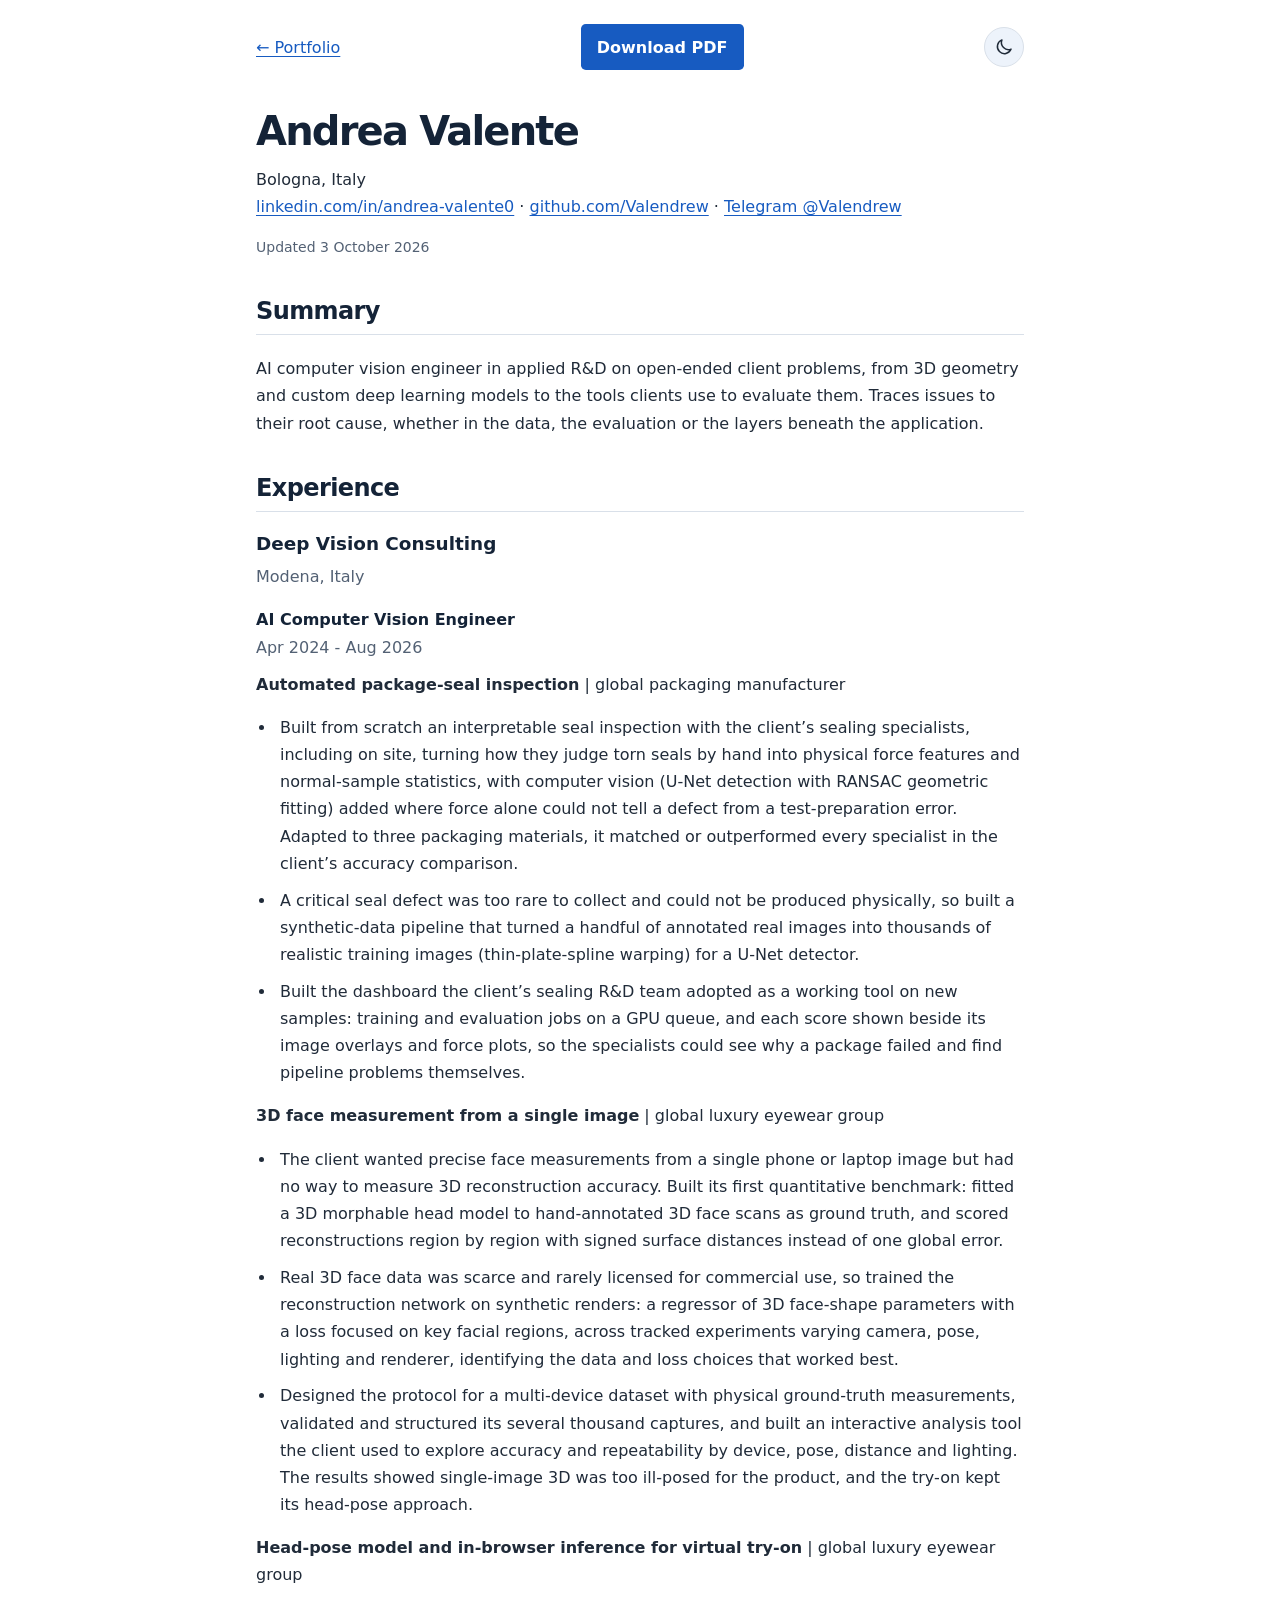
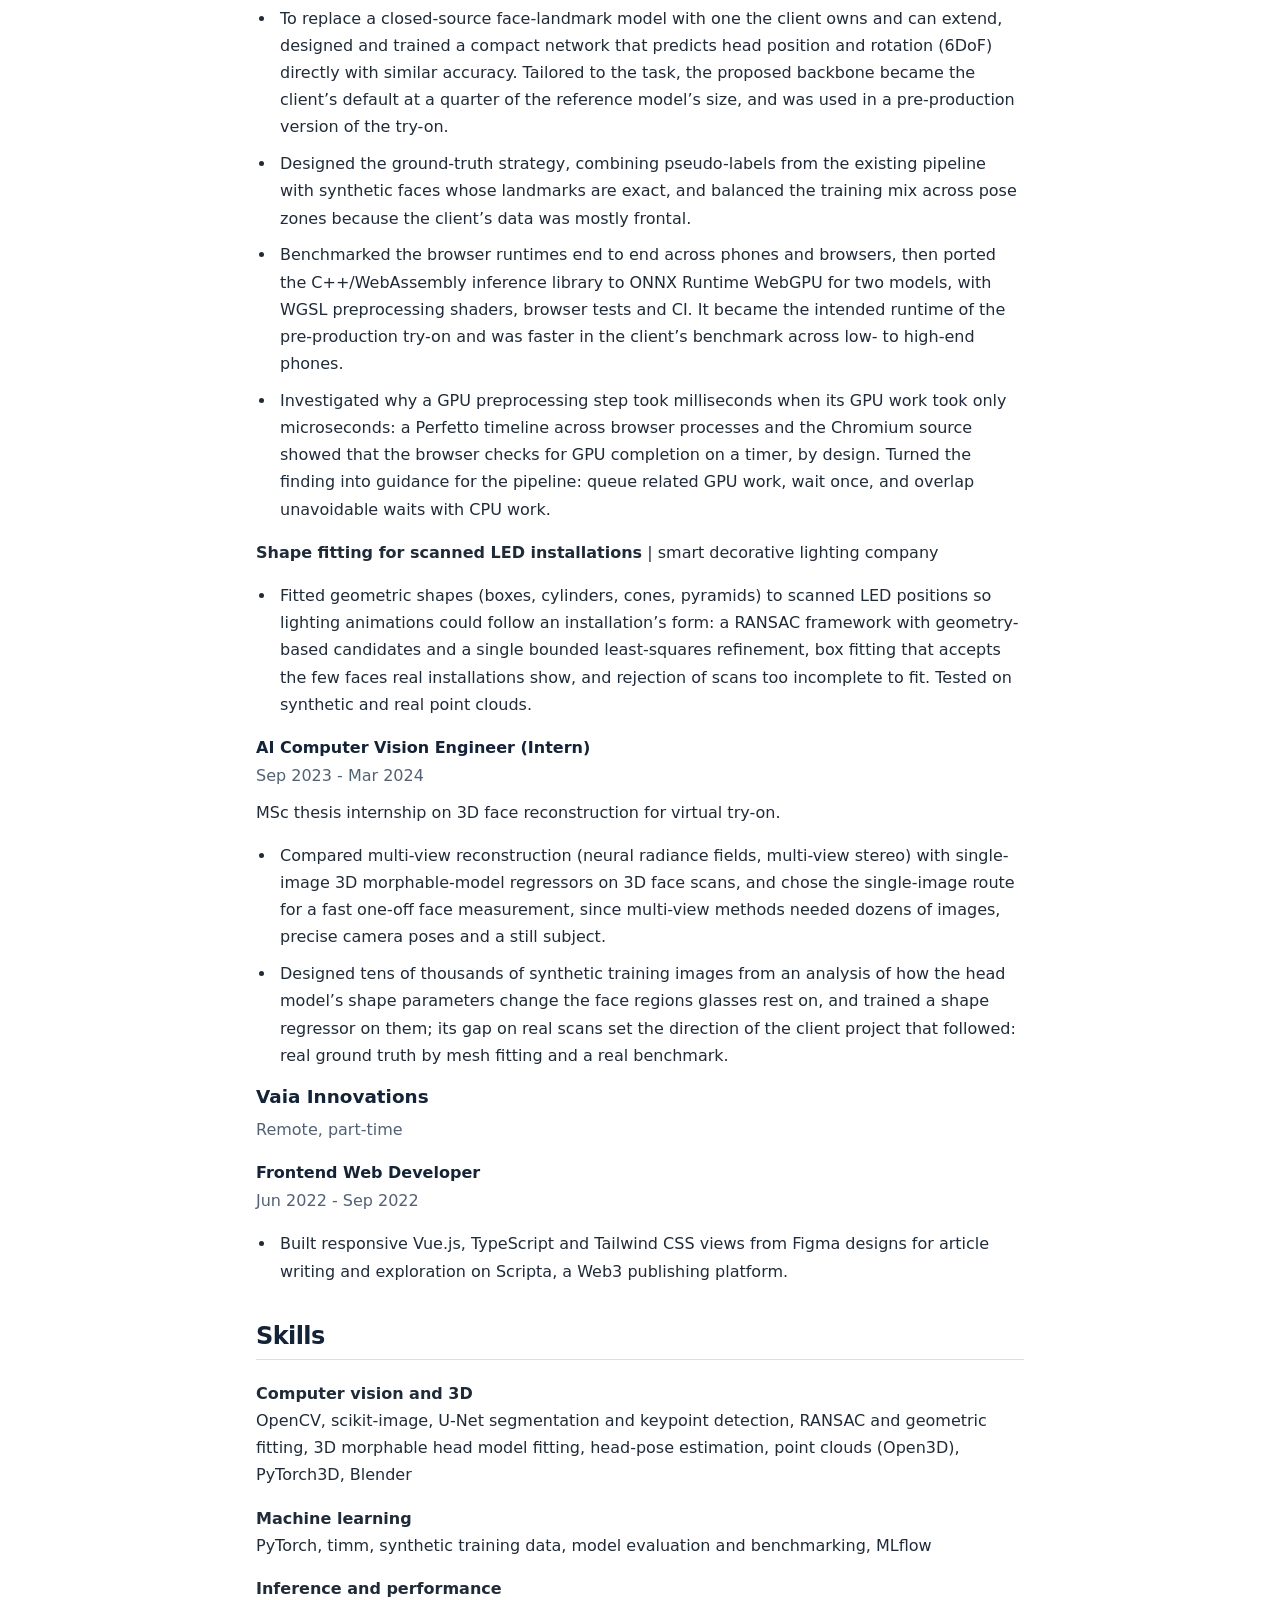
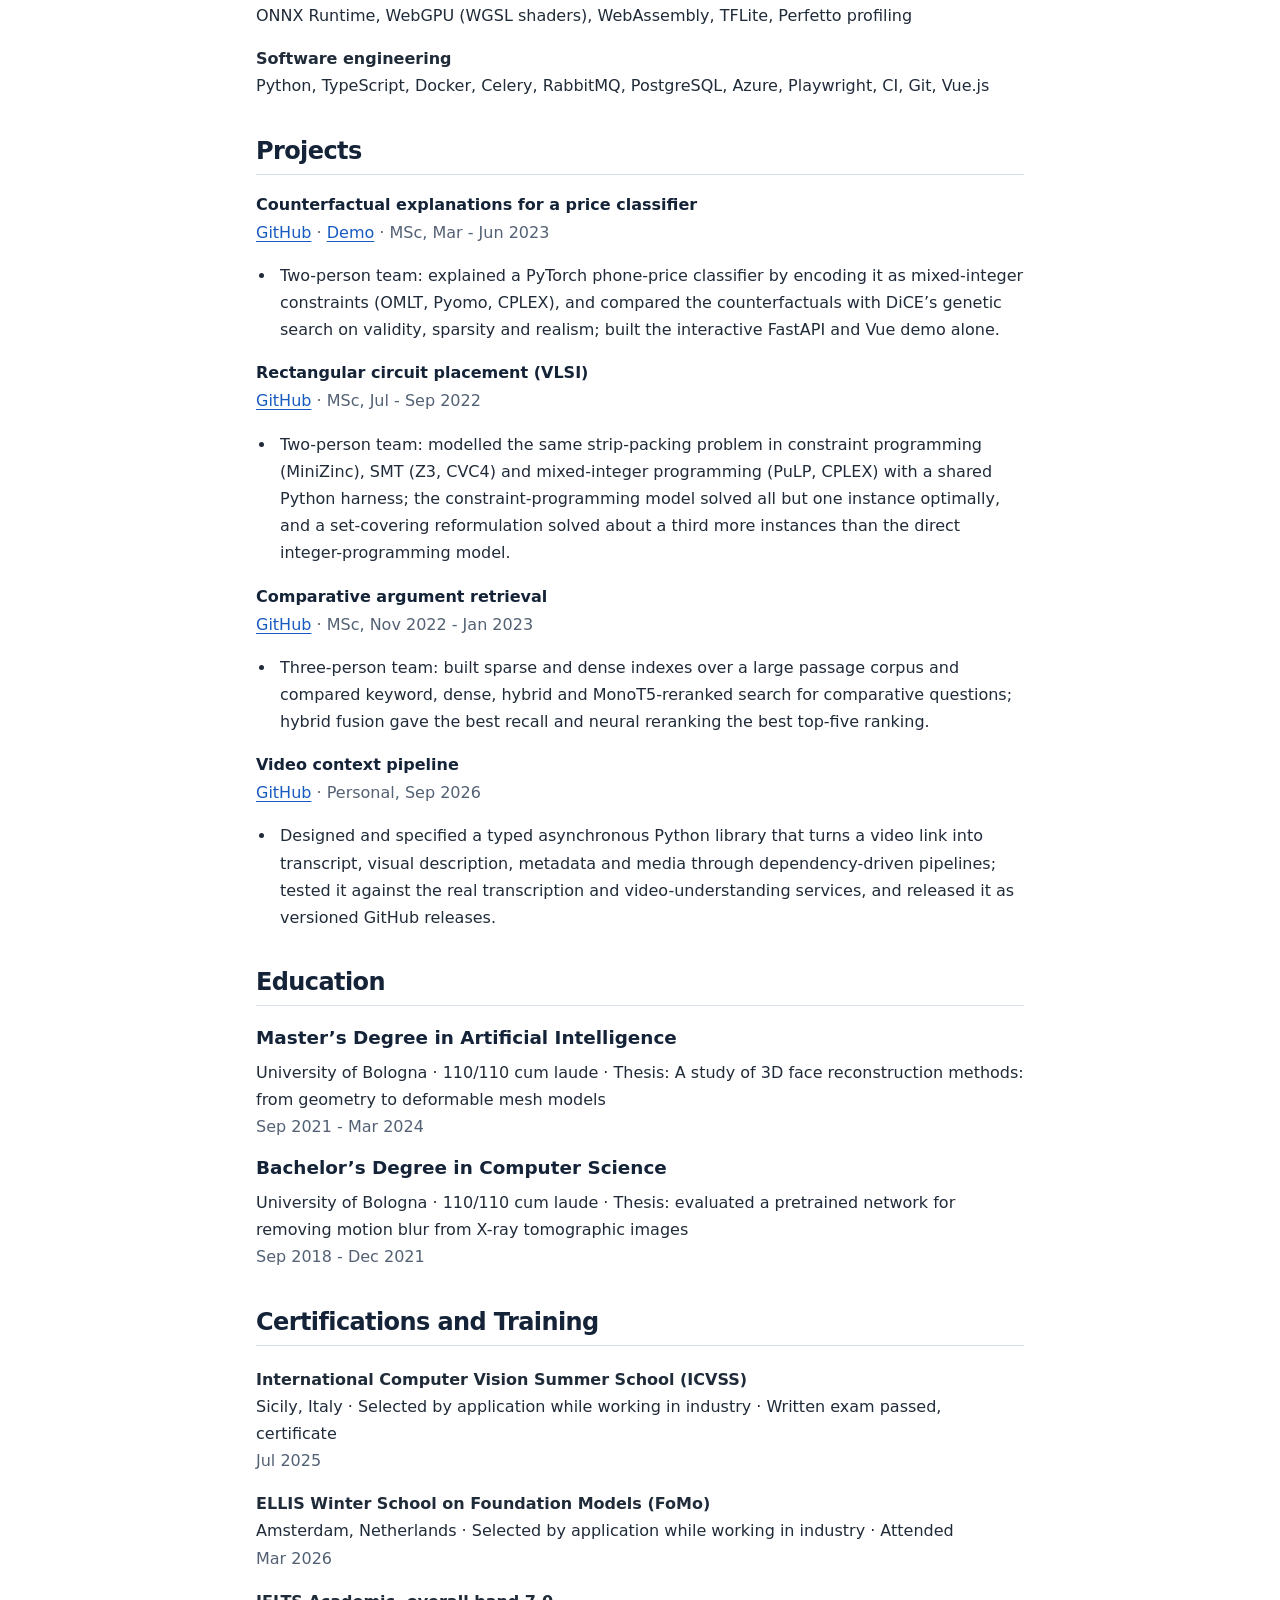
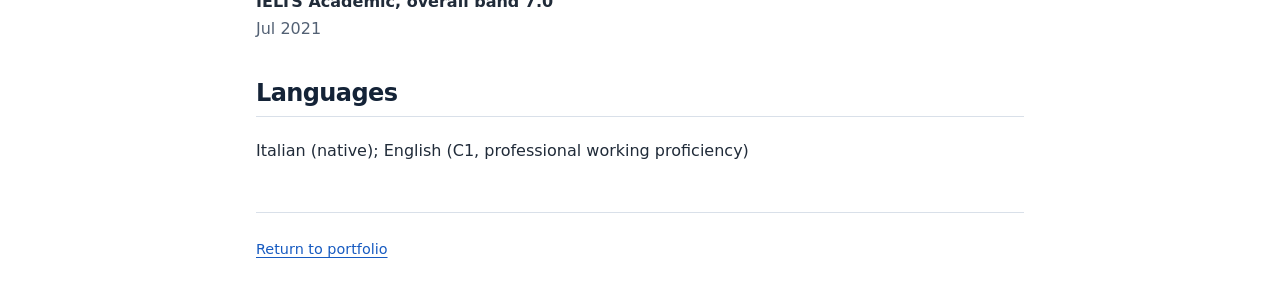
==== commit e85b66b6: "Mirror portfolio CV v10: head-pose reason first Co-Authored-By: Claude Opus 5.5 <noreply@anthropic.c" ====
--- a/cv/index.html
+++ b/cv/index.html
@@ -13,7 +13,7 @@
 </head>
 <body class="cv"><a class="skip" href="#main">Skip to content</a><nav class="toolbar links" aria-label="CV navigation">
 <a href="../">← Portfolio</a><a class="button" href="../assets/Andrea-Valente-CV.pdf" download>Download PDF</a><button class="theme-toggle" type="button" aria-pressed="false" aria-label="Dark mode" title="Dark mode" hidden><svg class="icon-moon" viewBox="0 0 24 24" width="20" height="20" aria-hidden="true" focusable="false"><path d="M20.5 14.5A8.5 8.5 0 0 1 9.5 3.5a8.5 8.5 0 1 0 11 11z"/></svg><svg class="icon-sun" viewBox="0 0 24 24" width="20" height="20" aria-hidden="true" focusable="false"><circle cx="12" cy="12" r="4.5"/><path d="M12 1.5v3M12 19.5v3M1.5 12h3M19.5 12h3M4.6 4.6l2.1 2.1M17.3 17.3l2.1 2.1M4.6 19.4l2.1-2.1M17.3 6.7l2.1-2.1"/></svg></button></nav>
-<!-- Content mirrored from the current portfolio CV (cv-v9.tex). Update the canonical source first. -->
+<!-- Content mirrored from the current portfolio CV (cv-v10.tex). Update the canonical source first. -->
 <main id="main">
 <header>
 <h1>Andrea Valente</h1>
@@ -41,7 +41,7 @@
 <li>Designed the protocol for a multi-device dataset with physical ground-truth measurements, validated and structured its several thousand captures, and built an interactive analysis tool the client used to explore accuracy and repeatability by device, pose, distance and lighting. The results showed single-image 3D was too ill-posed for the product, and the try-on kept its head-pose approach.</li>
 </ul>
 <p class="cv-project"><strong>Head-pose model and in-browser inference for virtual try-on</strong> | global luxury eyewear group</p>
-<ul><li>Designed and trained a compact network that predicts head position and rotation (6DoF) directly, giving the client a custom model it can extend and size per device instead of a landmark pipeline. The proposed backbone became the client’s default at a quarter of the reference model’s size, and was used in a pre-production version of the try-on.</li>
+<ul><li>To replace a closed-source face-landmark model with one the client owns and can extend, designed and trained a compact network that predicts head position and rotation (6DoF) directly with similar accuracy. Tailored to the task, the proposed backbone became the client’s default at a quarter of the reference model’s size, and was used in a pre-production version of the try-on.</li>
 <li>Designed the ground-truth strategy, combining pseudo-labels from the existing pipeline with synthetic faces whose landmarks are exact, and balanced the training mix across pose zones because the client’s data was mostly frontal.</li>
 <li>Benchmarked the browser runtimes end to end across phones and browsers, then ported the C++/WebAssembly inference library to ONNX Runtime WebGPU for two models, with WGSL preprocessing shaders, browser tests and CI. It became the intended runtime of the pre-production try-on and was faster in the client’s benchmark across low- to high-end phones.</li>
 <li>Investigated why a GPU preprocessing step took milliseconds when its GPU work took only microseconds: a Perfetto timeline across browser processes and the Chromium source showed that the browser checks for GPU completion on a timer, by design. Turned the finding into guidance for the pipeline: queue related GPU work, wait once, and overlap unavoidable waits with CPU work.</li>
